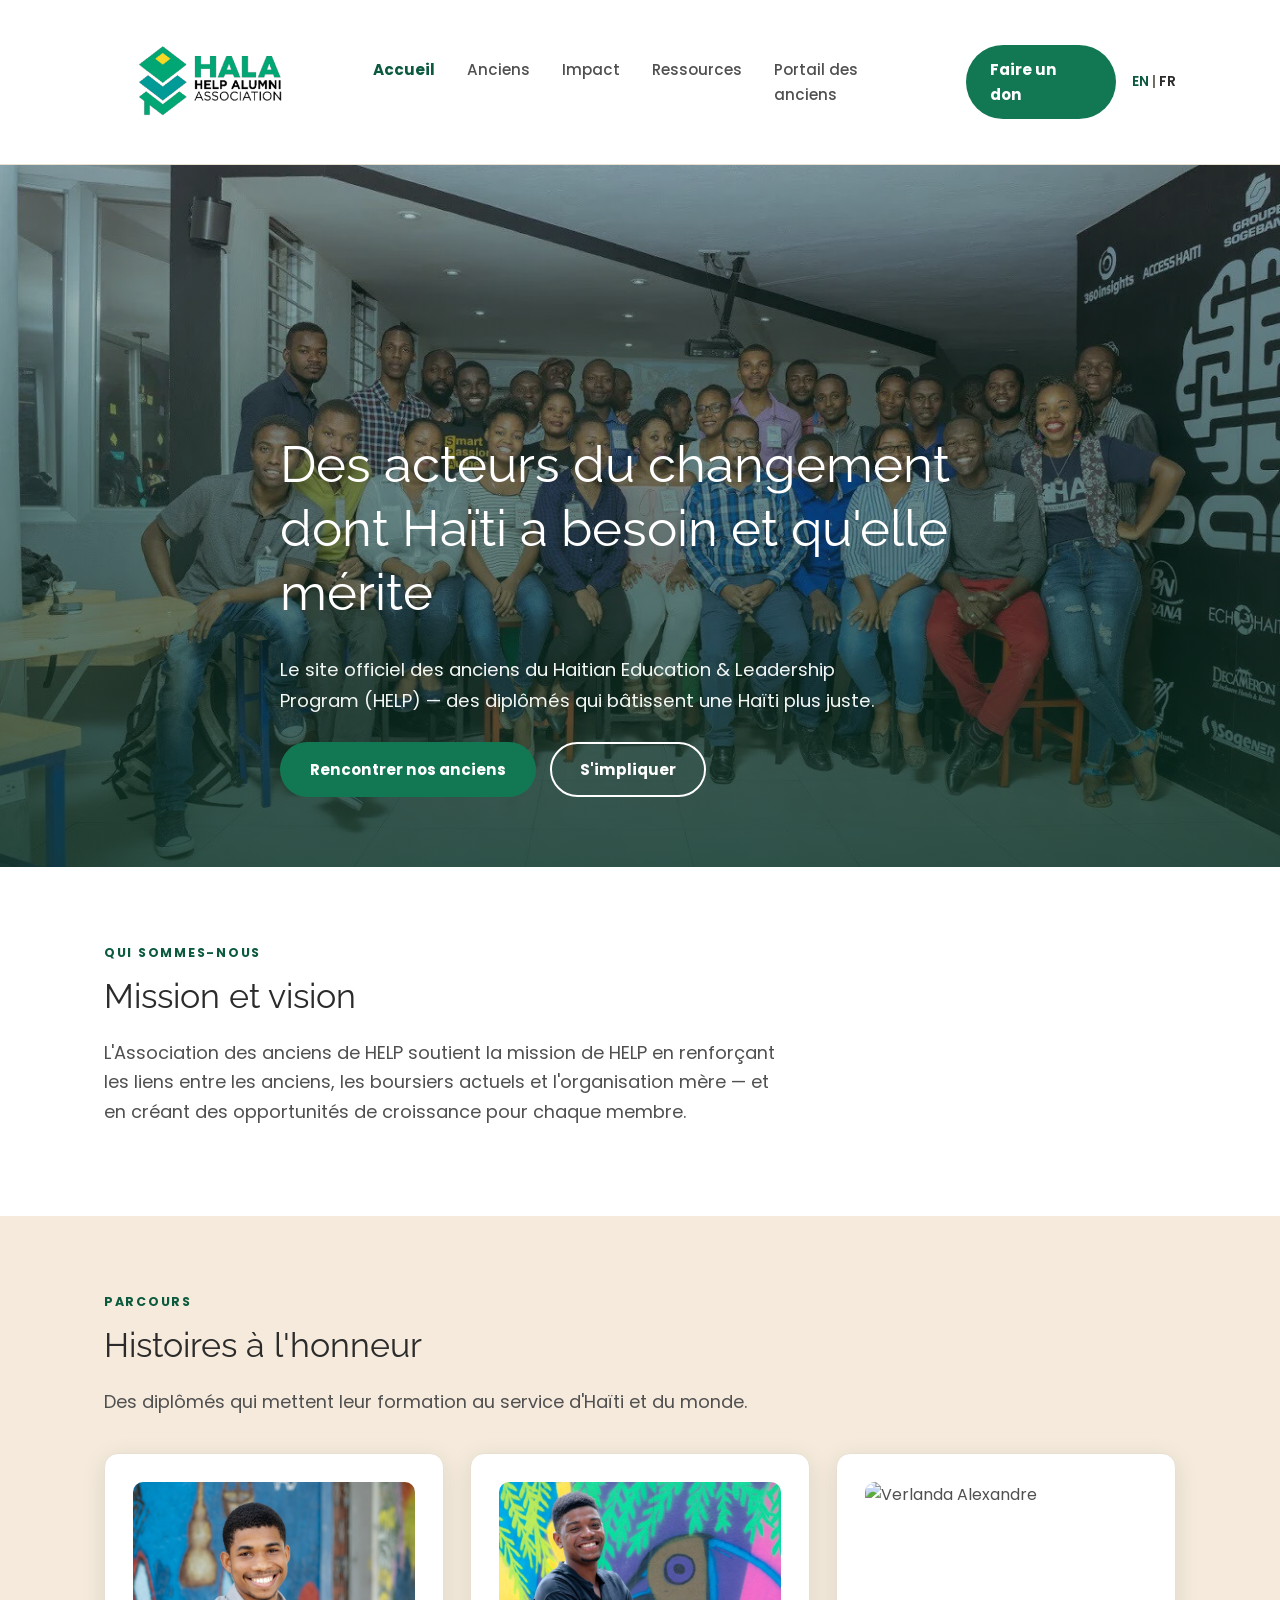
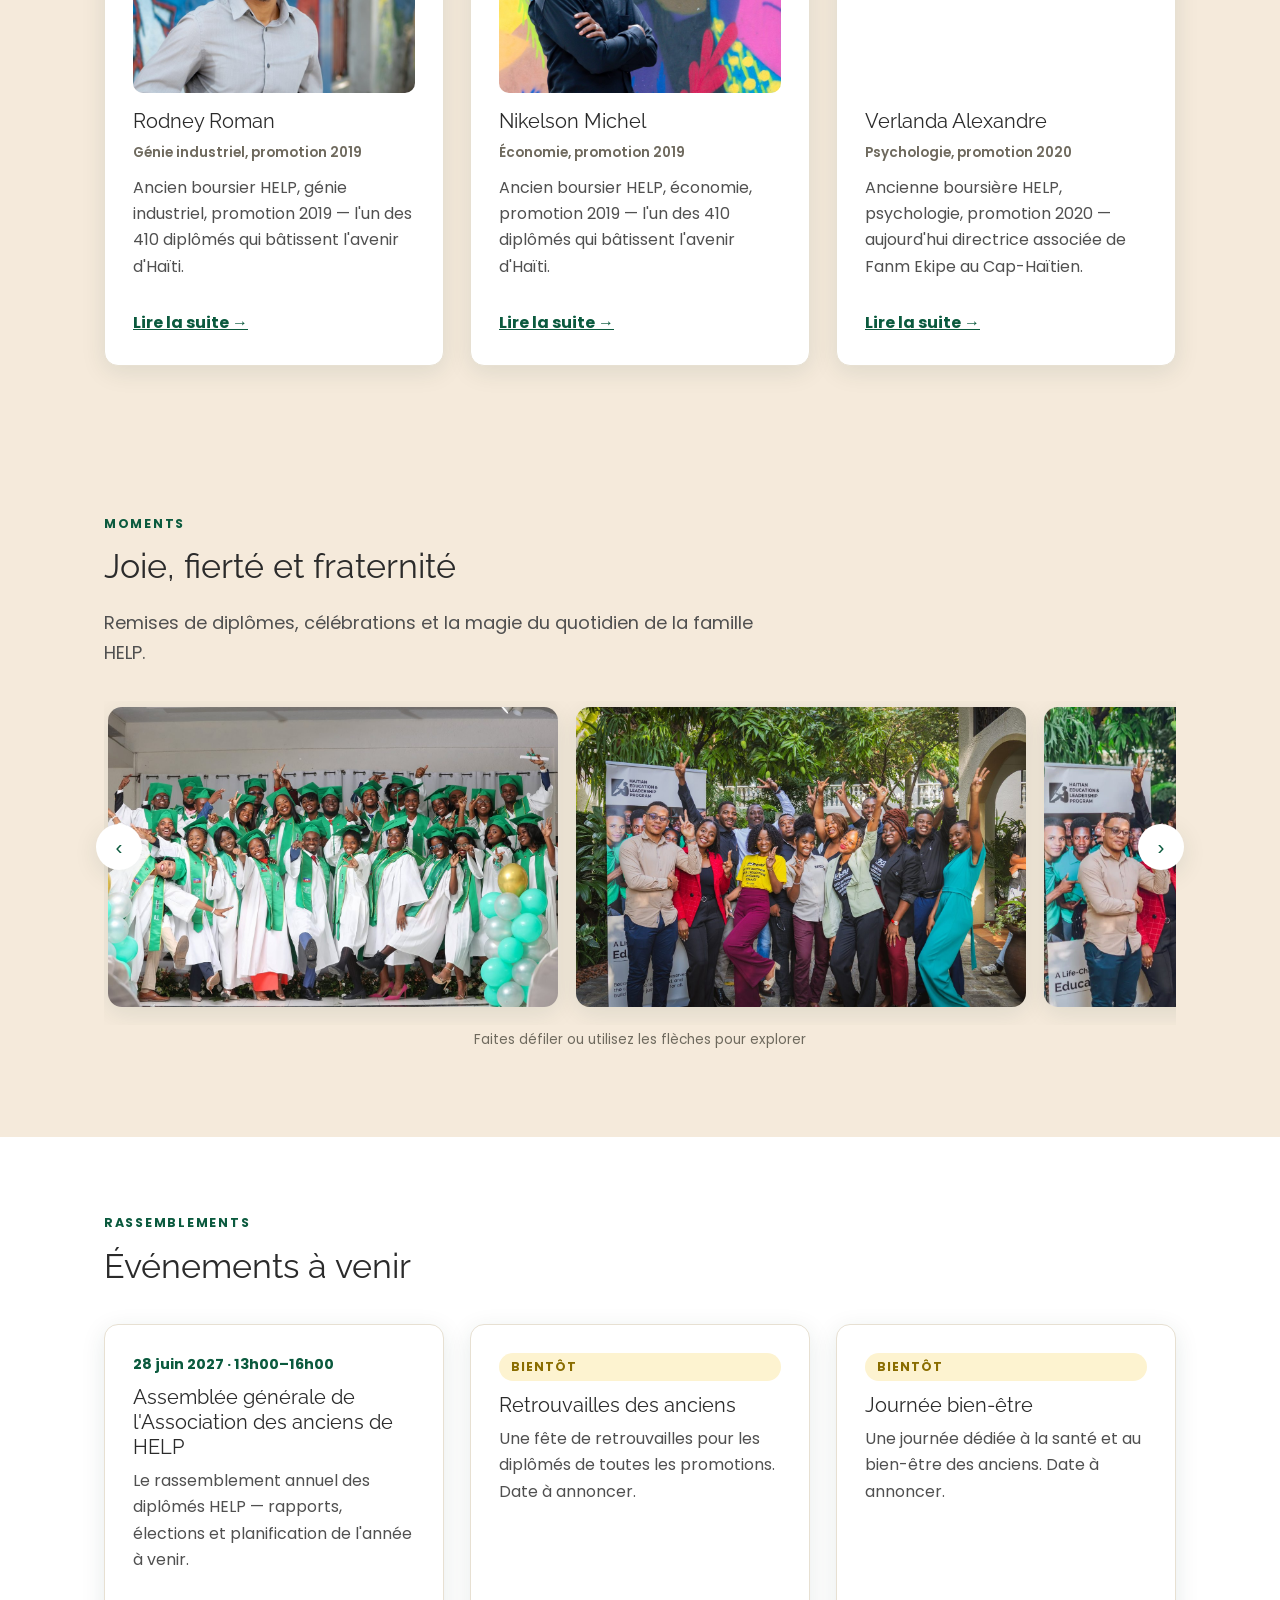
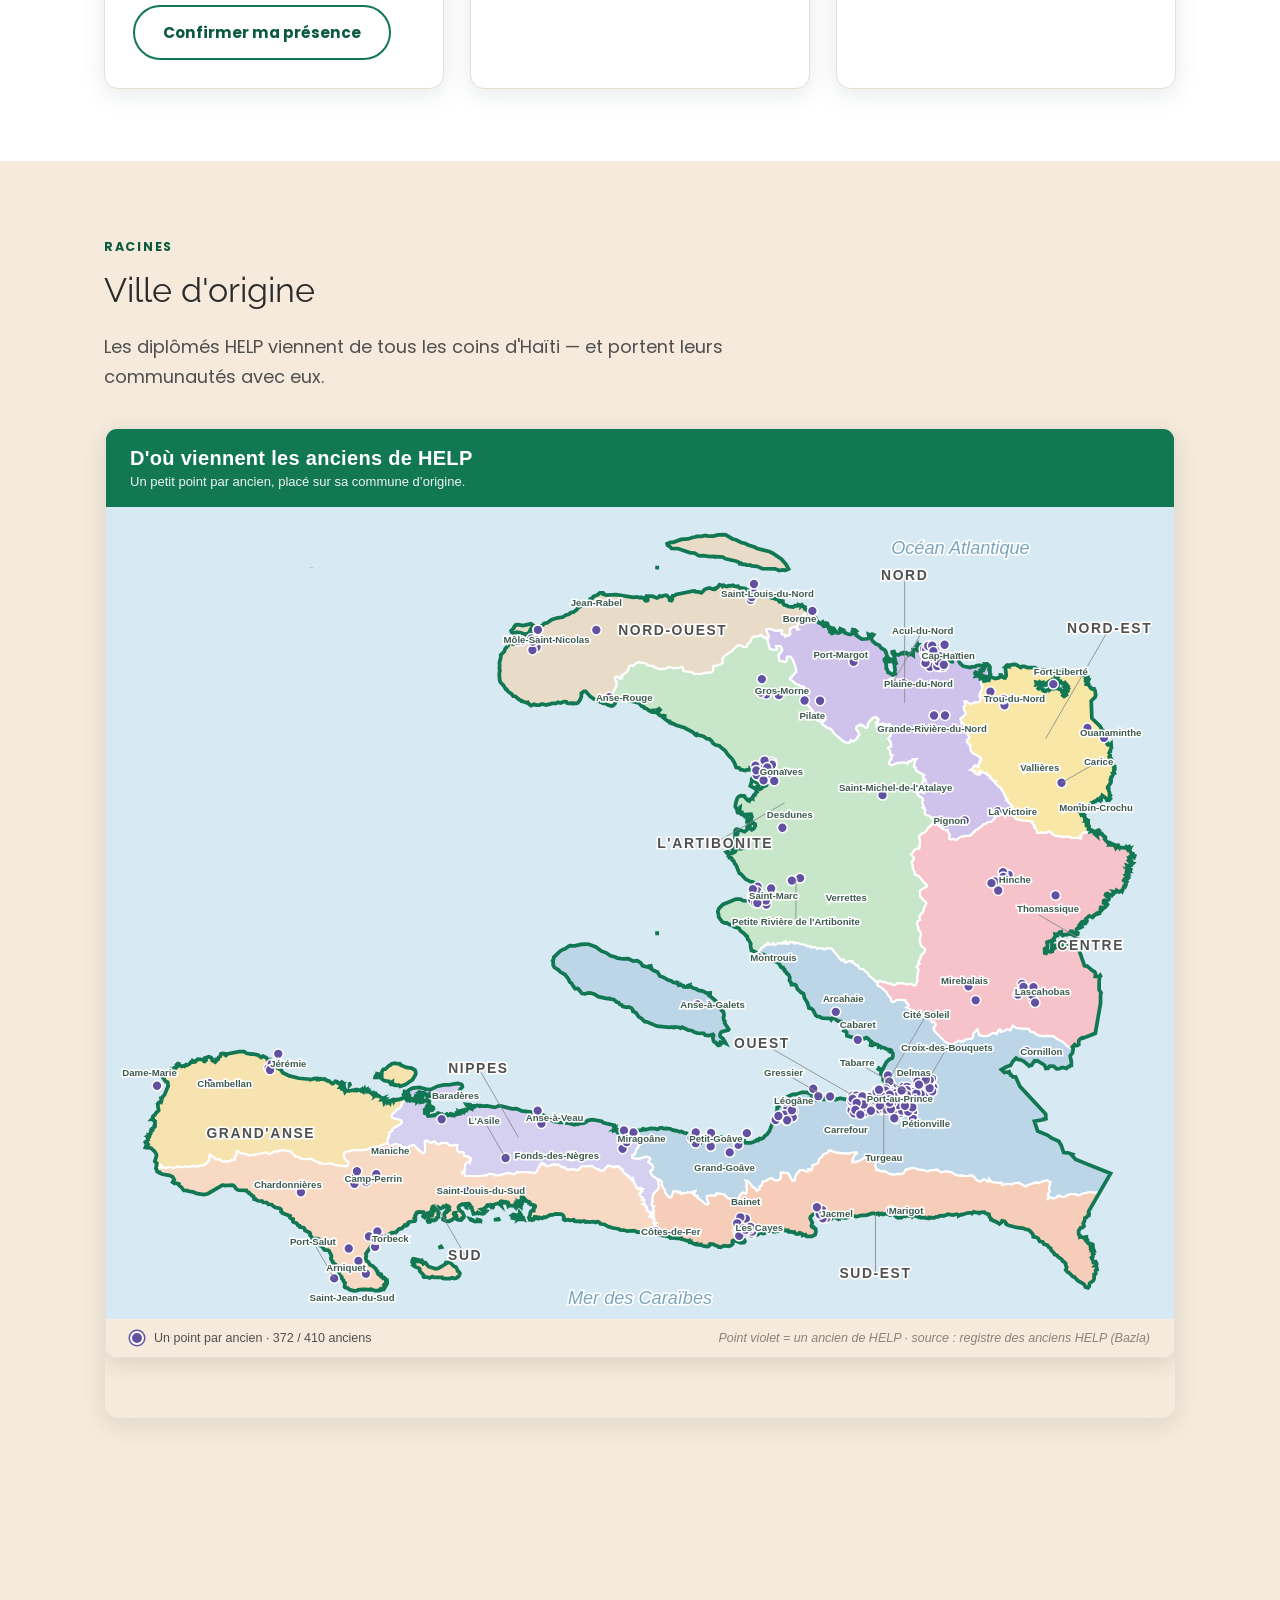
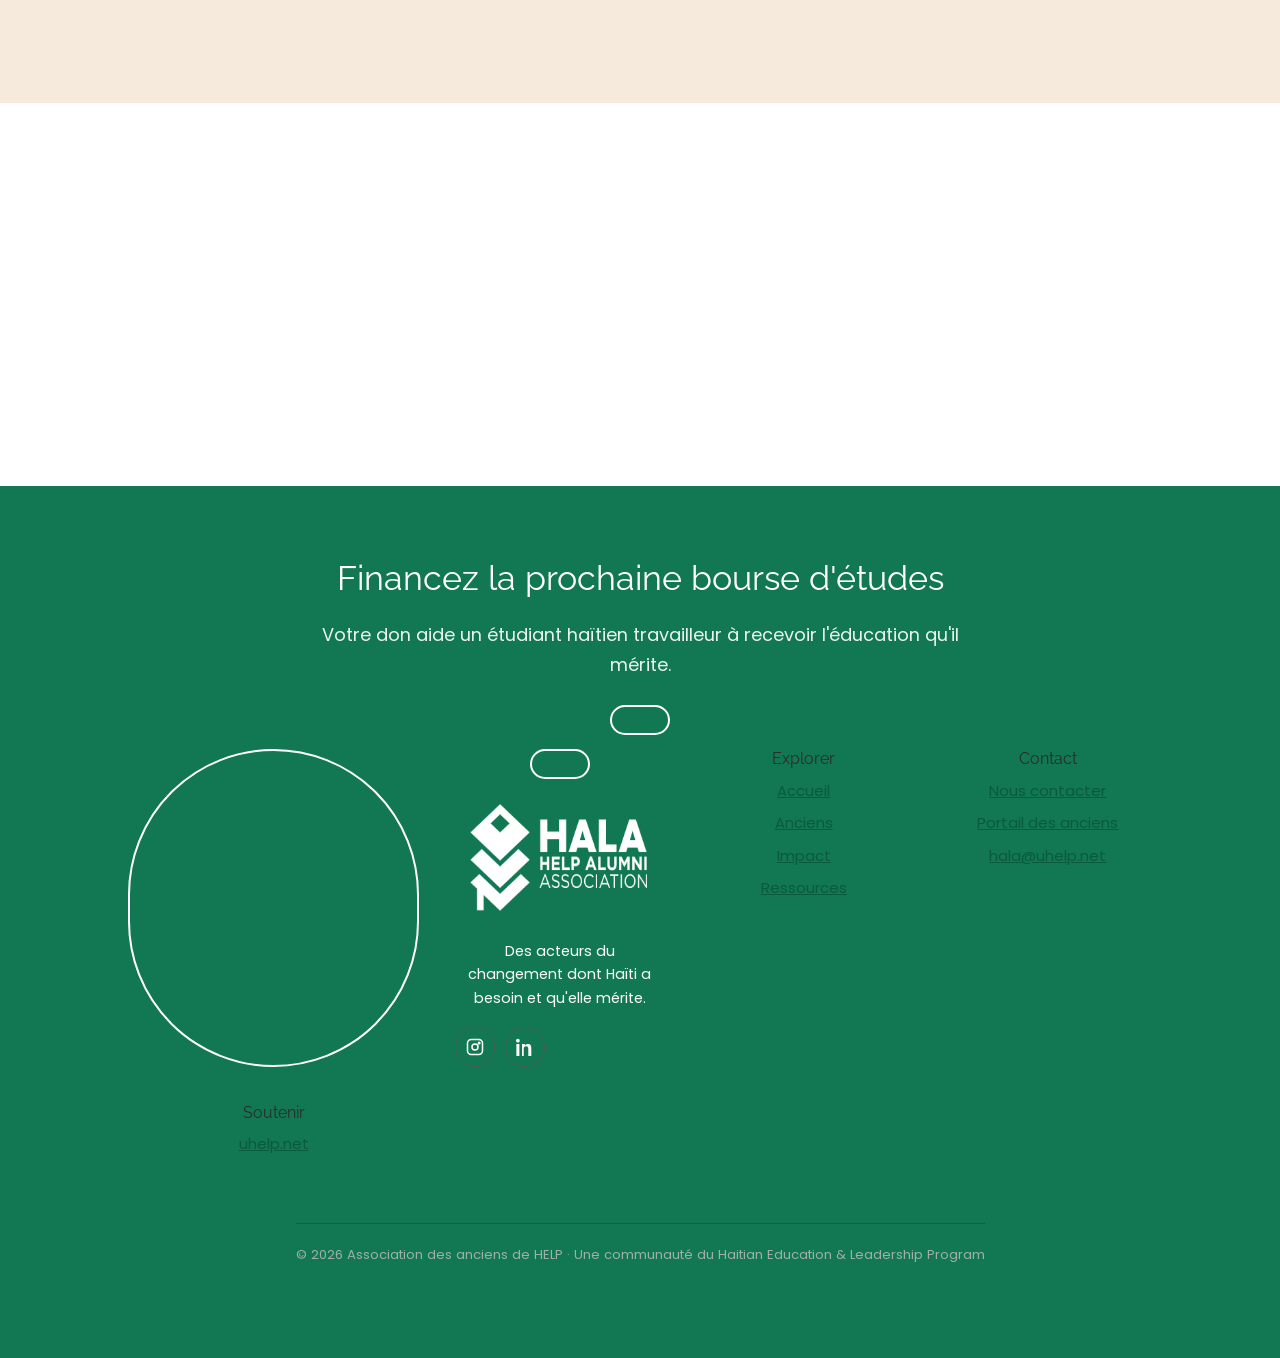
==== fr/index.html @ 7b34265c "publish site update" ====
<!DOCTYPE html>
<html lang="fr">
<head>
<meta charset="utf-8">
<meta name="viewport" content="width=device-width, initial-scale=1">
<title>Association des anciens de HELP — Des acteurs du changement dont Haïti a besoin</title>
<meta name="description" content="Le site officiel des anciens du Haitian Education & Leadership Program (HELP) — des diplômés qui bâtissent une Haïti plus juste.">
<link rel="preconnect" href="https://fonts.googleapis.com">
<link rel="preconnect" href="https://fonts.gstatic.com" crossorigin>
<link href="https://fonts.googleapis.com/css2?family=Poppins:ital,wght@0,400;0,500;0,600;0,700;1,400&family=Raleway:wght@300;400;500;600&display=swap" rel="stylesheet">
<link rel="stylesheet" href="../css/style.css?v=6">
</head>
<body>

<header class="site-header">
  <div class="container header-inner">
    <a class="brand" href="index.html" aria-label="Association des anciens de HELP — accueil">
      <img src="../images/logo-hala.png" alt="HALA — HELP Alumni Association" class="brand-logo">
    </a>
    <button class="nav-toggle" aria-label="Menu" aria-expanded="false">☰</button>
    <nav class="site-nav" aria-label="Navigation principale">
      <a href="index.html" class="active">Accueil</a>
      <a href="our-alumni.html">Anciens</a>
      <a href="impact.html">Impact</a>
      <a href="resources.html">Ressources</a>
      <a href="portal.html">Portail des anciens</a>
    </nav>
    <div class="header-actions">
      <a class="btn btn-donate" href="https://host.nxt.blackbaud.com/adaptive-donor-form/?formId=d67e11a7-5fd4-49da-a413-09b31696ef75&envid=p-_EcEKATdeUGum8SldwZe2A&zone=usa" target="_blank" rel="noopener">Faire un don</a>
      <span class="lang-toggle"><a href="../index.html">EN</a> | <span class="lang-active">FR</span></span>
    </div>
  </div>
</header>

<main>
  <!-- HÉROS : vidéo « We are HELP » (41 s). TODO (Daphnee) : coller l'URL mp4 en <source src="..."> ci-dessous. -->
  <section class="hero">
    <video autoplay muted loop playsinline
      poster="../images/hero-poster.jpg"
      aria-label="We are HELP — vidéo de présentation">
      <source src="../videos/we-are-help.mp4" type="video/mp4">
    </video>
    <div class="container hero-content">
      <h1>Des acteurs du changement dont Haïti a besoin et qu'elle mérite</h1>
      <p>Le site officiel des anciens du Haitian Education &amp; Leadership Program (HELP) — des diplômés qui bâtissent une Haïti plus juste.</p>
      <div class="btn-row">
        <a class="btn btn-primary" href="our-alumni.html">Rencontrer nos anciens</a>
        <a class="btn btn-outline" href="portal.html">S'impliquer</a>
      </div>
    </div>
  </section>

  <section class="section">
    <div class="container">
      <span class="kicker">Qui sommes-nous</span>
      <h2>Mission et vision</h2>
      <p class="lead">L'Association des anciens de HELP soutient la mission de HELP en renforçant les liens entre les anciens, les boursiers actuels et l'organisation mère — et en créant des opportunités de croissance pour chaque membre.</p>
    </div>
  </section>

  <section class="section section-beige">
    <div class="container">
      <span class="kicker">Parcours</span>
      <h2>Histoires à l'honneur</h2>
      <p class="lead">Des diplômés qui mettent leur formation au service d'Haïti et du monde.</p>
      <div class="grid-3">
        <article class="card">
          <img class="card-photo" src="../images/spotlight-rodney-roman.jpg" alt="Rodney Roman">
          <h3>Rodney Roman</h3>
          <p class="meta">Génie industriel, promotion 2019</p>
          <p>Ancien boursier HELP, génie industriel, promotion 2019 — l'un des 410 diplômés qui bâtissent l'avenir d'Haïti.</p>
          <a class="card-link" href="our-alumni.html">Lire la suite →</a>
        </article>
        <article class="card">
          <img class="card-photo" src="../images/spotlight-nikelson-michel.jpg" alt="Nikelson Michel">
          <h3>Nikelson Michel</h3>
          <p class="meta">Économie, promotion 2019</p>
          <p>Ancien boursier HELP, économie, promotion 2019 — l'un des 410 diplômés qui bâtissent l'avenir d'Haïti.</p>
          <a class="card-link" href="our-alumni.html">Lire la suite →</a>
        </article>
        <article class="card">
          <img class="card-photo" src="https://images.squarespace-cdn.com/content/v1/67f020f9318bde2ffcdbaf14/1743790425656-QHD9P3VSOLPPLJ68C1EQ/Verlanda+Alexandre+3.jpg" alt="Verlanda Alexandre">
          <h3>Verlanda Alexandre</h3>
          <p class="meta">Psychologie, promotion 2020</p>
          <p>Ancienne boursière HELP, psychologie, promotion 2020 — aujourd'hui directrice associée de Fanm Ekipe au Cap-Haïtien.</p>
          <a class="card-link" href="our-alumni.html">Lire la suite →</a>
        </article>
      </div>
    </div>
  </section>


  <section class="section section-beige">
    <div class="container">
      <span class="kicker">Moments</span>
      <h2>Joie, fierté et fraternité</h2>
      <p class="lead">Remises de diplômes, célébrations et la magie du quotidien de la famille HELP.</p>
      <div class="moments-wrap">
        <button class="moments-nav prev" data-mnav="prev" aria-label="Previous photos">&#8249;</button>
        <div class="moments-track">
          <img src="../images/moments-graduation.jpg" alt="HELP Class of 2024 graduation" loading="lazy">
          <img src="../images/moments-celebration.jpg" alt="Large group of alumni celebrating outdoors with arms raised" loading="lazy">
          <img src="../images/moments-joy.jpg" alt="Alumni celebrating together" loading="lazy">
          <img src="../images/moments-hai-team.jpg" alt="HELP Alumni Initiative team in matching shirts" loading="lazy">
          <img src="../images/moments-hai.jpg" alt="HELP Alumni Initiative group photo" loading="lazy">
          <img src="../images/moments-bigcheck.jpg" alt="Alumni holding a giant donation check" loading="lazy">
          <img src="../images/moments-check-stage.jpg" alt="Donation check presentation on stage" loading="lazy">
          <img src="../images/moments-event.jpg" alt="Alumni gathered at an evening event" loading="lazy">
          <img src="../images/moments-group.jpg" alt="Group of alumni posing together" loading="lazy">
          <img src="../images/moments-banner.jpg" alt="Alumni group with HELP banner" loading="lazy">
        </div>
        <button class="moments-nav next" data-mnav="next" aria-label="Next photos">&#8250;</button>
      </div>
      <p class="moments-hint">Faites défiler ou utilisez les flèches pour explorer</p>
    </div>
  </section>

  <section class="section">
    <div class="container">
      <span class="kicker">Rassemblements</span>
      <h2>Événements à venir</h2>
      <div class="grid-3">
        <article class="card">
          <p class="event-date">28 juin 2027 · 13h00–16h00</p>
          <h3>Assemblée générale de l'Association des anciens de HELP</h3>
          <p>Le rassemblement annuel des diplômés HELP — rapports, élections et planification de l'année à venir.</p>
          <a class="btn btn-ghost" style="margin-top:16px;align-self:flex-start" href="mailto:hala@uhelp.net?subject=RSVP%20%3A%20Assembl%C3%A9e%20g%C3%A9n%C3%A9rale">Confirmer ma présence</a>
        </article>
        <article class="card">
          <span class="tag soon">Bientôt</span>
          <h3>Retrouvailles des anciens</h3>
          <p>Une fête de retrouvailles pour les diplômés de toutes les promotions. Date à annoncer.</p>
        </article>
        <article class="card">
          <span class="tag soon">Bientôt</span>
          <h3>Journée bien-être</h3>
          <p>Une journée dédiée à la santé et au bien-être des anciens. Date à annoncer.</p>
        </article>
      </div>
    </div>
  </section>

  <section class="section section-beige">
    <div class="container">
      <span class="kicker">Racines</span>
      <h2>Ville d'origine</h2>
      <p class="lead">Les diplômés HELP viennent de tous les coins d'Haïti — et portent leurs communautés avec eux.</p>
      <div class="map-wrap">
        <iframe src="../map/alumni-origins-map-fr.html?v=10" title="Carte des communes d'origine des anciens de HELP en Haïti" loading="lazy"></iframe>
      </div>
      <p class="map-caption">Un point par ancien, placé sur sa commune d’origine — 372 / 410 anciens affichés (d’après le registre des anciens HELP).</p>
      <div class="stats-band">
        <div class="stat"><div class="num">410</div><div class="lbl">diplômés à ce jour</div></div>
        <div class="stat"><div class="num">200</div><div class="lbl">étudiants actuellement accompagnés</div></div>
        <div class="stat"><div class="num">750</div><div class="lbl">anciens visés d'ici 2030</div></div>
      </div>
    </div>
  </section>

  <section class="section">
    <div class="container center">
      <span class="kicker">Gouvernance</span>
      <h2>Dirigée par des anciens, pour des anciens</h2>
      <p class="lead">Un comité élu de diplômés guide l'association — événements, soutien aux membres et vie de la communauté.</p>
      <div class="btn-row">
        <a class="btn btn-primary" href="our-alumni.html#leadership">Rencontrer le comité de direction</a>
      </div>
    </div>
  </section>

  <section class="section section-palm">
    <div class="container center">
      <h2>Financez la prochaine bourse d'études</h2>
      <p class="lead" style="color:#eaf5ef">Votre don aide un étudiant haïtien travailleur à recevoir l'éducation qu'il mérite.</p>
      <div class="btn-row">
        <a class="btn btn-outline" href="https://host.nxt.blackbaud.com/adaptive-donor-form/?formId=d67e11a7-5fd4-49da-a413-09b31696ef75&envid=p-_EcEKATdeUGum8SldwZe2A&zone=usaFaire un don
      </div>
    </div>
  </section>
</main>

<footer class="site-footer">
  <div class="container footer-grid">
    <div class="footer-brand">
      <a class="brand" href="index.html" aria-label="Association des anciens de HELP — accueil">
        <img src="../images/logo-hala-white.png" alt="HALA — HELP Alumni Association" class="brand-logo">
      </a>
      <p>Des acteurs du changement dont Haïti a besoin et qu'elle mérite.</p>
      <div class="socials">
        <a href="https://www.instagram.com/uhelpnet" target="_blank" rel="noopener" aria-label="Instagram">
          <svg width="18" height="18" viewBox="0 0 24 24" fill="none" stroke="currentColor" stroke-width="2"><rect x="2" y="2" width="20" height="20" rx="5"/><circle cx="12" cy="12" r="4"/><circle cx="17.5" cy="6.5" r="1" fill="currentColor"/></svg>
        </a>
        <a href="https://www.linkedin.com/company/haitian-education-and-leadership-program" target="_blank" rel="noopener" aria-label="LinkedIn">
          <svg width="18" height="18" viewBox="0 0 24 24" fill="currentColor"><path d="M4.98 3.5C4.98 4.88 3.87 6 2.5 6S0 4.88 0 3.5 1.12 1 2.5 1s2.48 1.12 2.48 2.5zM.5 8h4v16h-4V8zm7.5 0h3.8v2.2h.05c.53-1 1.83-2.2 3.77-2.2 4.03 0 4.78 2.65 4.78 6.1V24h-4v-8.5c0-2.03-.04-4.65-2.83-4.65-2.83 0-3.27 2.21-3.27 4.5V24H8V8z"/></svg>
        </a>
      </div>
    </div>
    <div>
      <h4>Explorer</h4>
      <ul>
        <li><a href="index.html">Accueil</a></li>
        <li><a href="our-alumni.html">Anciens</a></li>
        <li><a href="impact.html">Impact</a></li>
        <li><a href="resources.html">Ressources</a></li>
      </ul>
    </div>
    <div>
      <h4>Contact</h4>
      <ul>
        <li><a href="portal.html">Nous contacter</a></li>
        <li><a href="portal.html">Portail des anciens</a></li>
        <li><a href="mailto:hala@uhelp.net">hala@uhelp.net</a></li>
      </ul>
    </div>
    <div>
      <h4>Soutenir</h4>
      <ul>
        <li><a href="https://host.nxt.blackbaud.com/adaptive-donor-form/?formId=d67e11a7-5fd4-49da-a413-09b31696ef75&envid=p-_EcEKATdeUGum8SldwZe2A&zone=usaFaire un don</li>
        <li><a href="https://www.uhelp.net" target="_blank" rel="noopener">uhelp.net</a></li>
      </ul>
    </div>
  </div>
  <div class="footer-bottom">© 2026 Association des anciens de HELP · Une communauté du Haitian Education &amp; Leadership Program</div>
</footer>

<script>
document.querySelector('.nav-toggle').addEventListener('click', function(){
  var n = document.querySelector('.site-nav');
  this.setAttribute('aria-expanded', n.classList.toggle('open'));
});
</script>
  <script src="../js/main.js"></script>
</body>
</html>
---- css/style.css ----
/* HELP Alumni Association — shared stylesheet
   Brand Guidelines 2026: Poppins (primary) · Raleway Lite (headlines)
   Royal Palm #127854 · Purple #6251A2 · Black #0A0A09 · Beige #F5EADB
   Blue #004F82 · Red #ED1A37 · Charcoal #505050
   Fonts loaded via Google Fonts <link> in each page <head>. */


:root {
  --palm: #127854;
  --palm-dark: #0B5A3E;
  --blue: #004F82;
  --purple: #6251A2;
  --red: #ED1A37;
  --black: #0A0A09;
  --beige: #F5EADB;
  --charcoal: #505050;
  --white: #ffffff;
  --ink: #2b2b2b;
  --muted: #6f6a5e;
  --line: #e7e0d2;
  --radius: 14px;
  --shadow: 0 6px 24px rgba(20, 60, 45, .10);
}

* { box-sizing: border-box; }
html { scroll-behavior: smooth; }
body {
  margin: 0;
  font-family: 'Poppins', 'Segoe UI', Arial, sans-serif;
  color: var(--charcoal);
  background: var(--white);
  line-height: 1.65;
  font-size: 16px;
  -webkit-font-smoothing: antialiased;
}
h1, h2, h3, h4 {
  font-family: 'Raleway', 'Poppins', sans-serif;
  font-weight: 400;
  color: var(--ink);
  line-height: 1.25;
  margin: 0 0 .6em;
}
h1 { font-size: clamp(2rem, 4.5vw, 3.2rem); }
h2 { font-size: clamp(1.5rem, 3vw, 2.1rem); }
h3 { font-size: 1.25rem; }
p { margin: 0 0 1em; }
a { color: var(--palm-dark); }
img { max-width: 100%; height: auto; display: block; }

.container { max-width: 1120px; margin: 0 auto; padding: 0 24px; }
.section { padding: 72px 0; }
.section-beige { background: var(--beige); }
.section-palm { background: var(--palm); color: #fff; }
.section-palm h2, .section-palm h3 { color: #fff; }
.kicker {
  display: inline-block; font-size: .78rem; font-weight: 700;
  letter-spacing: .14em; text-transform: uppercase; color: var(--palm-dark);
  margin-bottom: 12px;
}
.section-palm .kicker { color: var(--beige); }
.lead { font-size: 1.12rem; max-width: 680px; }
.center { text-align: center; }
.center .lead { margin-left: auto; margin-right: auto; }

/* ---------- header ---------- */
.site-header {
  position: sticky; top: 0; z-index: 50;
  background: rgba(255,255,255,.97);
  border-bottom: 1px solid var(--line);
  backdrop-filter: blur(6px);
}
.header-inner {
  display: flex; align-items: center; gap: 28px;
  padding-top: 12px; padding-bottom: 12px;
}
.brand { display: flex; align-items: center; gap: 12px; text-decoration: none; }
/* Brand guidelines: logo clear space = 50% of logo height; never alter the artwork */
.brand-logo { height: 140px; width: auto; padding: 10px 8px; display: block; }
.site-footer .brand-logo { height: 150px; }
.brand-mark { flex: none; }
.brand-text { display: flex; flex-direction: column; line-height: 1.15; }
.brand-text strong { font-family: 'Raleway', sans-serif; font-size: 1.35rem; color: var(--palm-dark); letter-spacing: .04em; }
.brand-text small { font-size: .62rem; font-weight: 600; letter-spacing: .18em; color: var(--charcoal); text-transform: uppercase; }
.site-nav { display: flex; gap: 4px; margin-left: auto; }
.site-nav a {
  text-decoration: none; color: var(--charcoal); font-weight: 500; font-size: .95rem;
  padding: 10px 14px; border-radius: 8px;
}
.site-nav a:hover { background: var(--beige); color: var(--palm-dark); }
.site-nav a.active { color: var(--palm-dark); font-weight: 700; }
.header-actions { display: flex; align-items: center; gap: 16px; }
.lang-toggle { font-size: .85rem; font-weight: 600; color: var(--muted); white-space: nowrap; }
.lang-toggle a { color: var(--palm-dark); text-decoration: none; }
.lang-toggle .lang-active { color: var(--ink); }
.nav-toggle { display: none; background: none; border: 1px solid var(--line); border-radius: 8px; padding: 8px 12px; font-size: 1.1rem; cursor: pointer; color: var(--charcoal); }

.btn {
  display: inline-block; text-decoration: none; font-weight: 700; font-size: .95rem;
  padding: 13px 28px; border-radius: 999px; border: 2px solid transparent;
  transition: transform .15s ease, box-shadow .15s ease, background .15s ease;
  cursor: pointer;
}
.btn:hover { transform: translateY(-1px); }
.btn-donate { background: var(--palm); color: #fff !important; padding: 10px 22px; }
.btn-donate:hover { background: var(--palm-dark); }
.btn-primary { background: var(--palm); color: #fff; }
.btn-primary:hover { background: var(--palm-dark); box-shadow: var(--shadow); }
.btn-outline { border-color: #fff; color: #fff; }
.btn-outline:hover { background: rgba(255,255,255,.14); }
.btn-ghost { border-color: var(--palm); color: var(--palm-dark); background: #fff; }
.btn-ghost:hover { background: var(--beige); }
.btn-row { display: flex; gap: 14px; flex-wrap: wrap; margin-top: 26px; }
.center .btn-row { justify-content: center; }

/* ---------- hero ---------- */
.hero { position: relative; min-height: 78vh; display: flex; align-items: flex-end; overflow: hidden; background: #0d3b2a; }
.hero video, .hero .hero-fallback {
  position: absolute; inset: 0; width: 100%; height: 100%; object-fit: cover;
}
.hero::after {
  content: ""; position: absolute; inset: 0;
  background: linear-gradient(180deg, rgba(10,50,35,.25) 0%, rgba(10,50,35,.55) 60%, rgba(10,50,35,.78) 100%);
}
.hero-content { position: relative; z-index: 2; color: #fff; padding: 90px 0 70px; max-width: 1120px; }
.hero-content h1 { color: #fff; max-width: 720px; }
.hero-content p { font-size: 1.15rem; max-width: 620px; color: #f2f7f4; }

.page-hero { background: var(--palm); color: #fff; padding: 64px 0 56px; }
.page-hero h1 { color: #fff; }
.page-hero p { color: #eaf5ef; max-width: 680px; font-size: 1.1rem; margin-bottom: 0; }

/* ---------- cards & grids ---------- */
.grid-3 { display: grid; grid-template-columns: repeat(3, 1fr); gap: 26px; margin-top: 36px; }
.grid-2 { display: grid; grid-template-columns: repeat(2, 1fr); gap: 26px; margin-top: 36px; }
.card {
  background: #fff; border: 1px solid var(--line); border-radius: var(--radius);
  padding: 28px; box-shadow: var(--shadow);
  display: flex; flex-direction: column;
}
.card h3 { margin-bottom: .4em; }
.card .meta { font-size: .85rem; color: var(--muted); font-weight: 600; margin-bottom: 10px; }
.card p:last-child { margin-bottom: 0; }
.card .card-link { margin-top: auto; padding-top: 14px; font-weight: 700; }
.card img.card-photo { border-radius: 10px; margin-bottom: 16px; aspect-ratio: 4/3; object-fit: cover; width: 100%; }
.avatar {
  width: 64px; height: 64px; border-radius: 50%; flex: none;
  background: var(--palm); color: #fff;
  display: flex; align-items: center; justify-content: center;
  font-family: 'Raleway', sans-serif; font-size: 1.4rem;
  margin-bottom: 14px;
}
.avatar.blue { background: var(--blue); }
img.avatar-photo { width: 64px; height: 64px; border-radius: 50%; flex: none; object-fit: cover; margin-bottom: 14px; }
.tag {
  display: inline-block; font-size: .75rem; font-weight: 700; letter-spacing: .08em;
  text-transform: uppercase; color: var(--palm-dark); background: #e8f1ed;
  border-radius: 999px; padding: 4px 12px; margin-bottom: 12px;
}
.tag.soon { color: #8a6d00; background: #fdf3d0; }

/* ---------- stats ---------- */
.stats-band { display: grid; grid-template-columns: repeat(3, 1fr); gap: 26px; margin-top: 40px; }
.stat { text-align: center; padding: 30px 18px; background: #fff; border: 1px solid var(--line); border-radius: var(--radius); box-shadow: var(--shadow); }
.stat .num { font-family: 'Raleway', sans-serif; font-size: 2.6rem; color: var(--palm-dark); line-height: 1.1; }
.stat .lbl { font-size: .92rem; color: var(--muted); margin-top: 8px; }

/* ---------- map ---------- */
.map-wrap { margin-top: 36px; border-radius: var(--radius); overflow: hidden; border: 1px solid var(--line); box-shadow: var(--shadow); }
.map-wrap iframe { width: 100%; height: 990px; border: 0; display: block; }
.map-caption { font-size: .82rem; color: var(--muted); margin-top: 10px; font-style: italic; }

/* ---------- events ---------- */
.event-date { font-weight: 700; color: var(--palm-dark); font-size: .9rem; margin-bottom: 8px; }

/* ---------- directory ---------- */
.search-bar { display: flex; gap: 12px; margin: 28px 0 8px; flex-wrap: wrap; }
.search-bar input {
  flex: 1 1 280px; font: inherit; padding: 13px 18px;
  border: 1.5px solid var(--line); border-radius: 999px; background: #fff;
}
.search-bar input:focus { outline: 2px solid var(--palm); border-color: var(--palm); }
.alumni-grid { display: grid; grid-template-columns: repeat(3, 1fr); gap: 22px; margin-top: 24px; }
.alumni-card { background: #fff; border: 1px solid var(--line); border-radius: var(--radius); padding: 22px; box-shadow: var(--shadow); }
.alumni-card h3 { font-size: 1.05rem; margin-bottom: 2px; }
.alumni-card .role { font-weight: 600; font-size: .9rem; color: var(--ink); }
.alumni-card .co { font-size: .88rem; color: var(--muted); }
.alumni-card .loc { font-size: .82rem; color: var(--muted); margin: 8px 0; }
.alumni-card .biz { font-size: .85rem; background: #e8f1ed; border-radius: 8px; padding: 8px 12px; margin: 10px 0; }
.alumni-card .li { font-size: .85rem; font-weight: 700; }
.no-results { display: none; text-align: center; color: var(--muted); padding: 40px 0; }

/* ---------- video cards ---------- */
.video-card { position: relative; }
.video-thumb {
  border-radius: 10px; margin-bottom: 16px; aspect-ratio: 16/9;
  background: linear-gradient(135deg, var(--palm-dark), var(--palm));
  display: flex; align-items: center; justify-content: center; color: #fff;
  position: relative; overflow: hidden;
}
.video-thumb img { position: absolute; inset: 0; width: 100%; height: 100%; object-fit: cover; }
.video-thumb svg { width: 56px; height: 56px; opacity: .9; position: relative; z-index: 1;
  filter: drop-shadow(0 2px 8px rgba(0,0,0,.45)); }

/* ---------- footer ---------- */
.site-footer { background: #0A0A09; color: #cfd8d3; padding: 60px 0 0; margin-top: 0; }
.footer-grid { display: grid; grid-template-columns: 1.4fr 1fr 1fr 1fr; gap: 36px; }
.site-footer h4 { color: #fff; font-size: 1rem; margin-bottom: 14px; }
.site-footer a { color: #cfd8d3; text-decoration: none; }
.site-footer a:hover { color: #fff; text-decoration: underline; }
.footer-grid ul { list-style: none; margin: 0; padding: 0; }
.footer-grid li { margin-bottom: 8px; font-size: .93rem; }
.footer-brand .brand-text strong { color: #fff; }
.footer-brand .brand-text small { color: #9fb0a6; }
.footer-brand p { font-size: .9rem; margin-top: 12px; max-width: 280px; }
.socials { display: flex; gap: 10px; margin-top: 16px; }
.socials a {
  width: 40px; height: 40px; border-radius: 50%; border: 1px solid #4a5a52;
  display: flex; align-items: center; justify-content: center; color: #fff;
}
.socials a:hover { background: var(--palm); border-color: var(--palm); text-decoration: none; }
.footer-bottom { border-top: 1px solid #3a4a43; margin-top: 44px; padding: 20px 0; font-size: .82rem; color: #9fb0a6; text-align: center; }

/* ---------- misc ---------- */
.note-soon {
  border-left: 4px solid var(--beige); background: #fffdf2;
  padding: 18px 22px; border-radius: 0 10px 10px 0; margin: 24px 0;
  font-size: .95rem;
}
.divider { border: 0; border-top: 1px solid var(--line); margin: 56px 0; }
ul.clean { list-style: none; padding: 0; margin: 0 0 1em; }
ul.clean li { padding: 10px 0 10px 28px; position: relative; border-bottom: 1px solid var(--line); }
ul.clean li::before { content: "›"; position: absolute; left: 8px; color: var(--palm); font-weight: 700; }

@media (max-width: 900px) {
  .grid-3, .alumni-grid { grid-template-columns: repeat(2, 1fr); }
  .grid-2 { grid-template-columns: 1fr; }
  .footer-grid { grid-template-columns: 1fr 1fr; }
  .nav-toggle { display: block; margin-left: auto; }
  .site-nav {
    display: none; position: absolute; top: 100%; left: 0; right: 0;
    background: #fff; flex-direction: column; padding: 12px 24px 20px;
    border-bottom: 1px solid var(--line); box-shadow: var(--shadow);
  }
  .site-nav.open { display: flex; }
  .header-actions { margin-left: 0; }
  .site-header .header-inner { flex-wrap: wrap; }
}
@media (max-width: 620px) {
  .brand-logo { height: 84px; }
  .grid-3, .alumni-grid, .stats-band, .footer-grid { grid-template-columns: 1fr; }
  .section { padding: 52px 0; }
  .hero { min-height: 66vh; }
  .map-wrap iframe { height: 560px; }
}

/* ---------- scroll reveal ---------- */
.rv { opacity: 0; transform: translateY(26px); transition: opacity .7s ease, transform .7s ease; }
.rv.in { opacity: 1; transform: none; }
@media (prefers-reduced-motion: reduce) { .rv { opacity: 1; transform: none; transition: none; } }

/* ---------- moments gallery ---------- */
.moments-wrap { position: relative; margin-top: 34px; }
.moments-track {
  display: flex; gap: 18px; overflow-x: auto; scroll-snap-type: x mandatory;
  padding: 6px 4px 18px; scrollbar-width: thin;
  -webkit-overflow-scrolling: touch;
}
.moments-track img {
  scroll-snap-align: center; flex: none; height: 300px; width: auto;
  border-radius: 14px; object-fit: cover; box-shadow: var(--shadow);
  transition: transform .35s ease;
}
.moments-track img:hover { transform: scale(1.025); }
.moments-nav {
  position: absolute; top: 38%; width: 46px; height: 46px; border-radius: 50%;
  border: none; background: #fff; box-shadow: var(--shadow); cursor: pointer;
  font-size: 1.3rem; line-height: 1; color: var(--palm-dark); z-index: 2;
}
.moments-nav.prev { left: -8px; } .moments-nav.next { right: -8px; }
.moments-nav:hover { background: var(--palm); color: #fff; }
.moments-hint { text-align: center; color: var(--muted); font-size: .85rem; margin-top: 4px; }
@media (max-width: 620px) {
  .moments-track img { height: 220px; }
  .moments-nav { display: none; }
}

/* ---------- back to top ---------- */
.to-top {
  position: fixed; right: 22px; bottom: 22px; width: 48px; height: 48px;
  border-radius: 50%; border: none; background: var(--palm); color: #fff;
  font-size: 1.4rem; cursor: pointer; box-shadow: var(--shadow); z-index: 60;
  opacity: 0; transform: translateY(12px); pointer-events: none;
  transition: opacity .3s ease, transform .3s ease;
}
.to-top.show { opacity: 1; transform: none; pointer-events: auto; }
.to-top:hover { background: var(--palm-dark); }
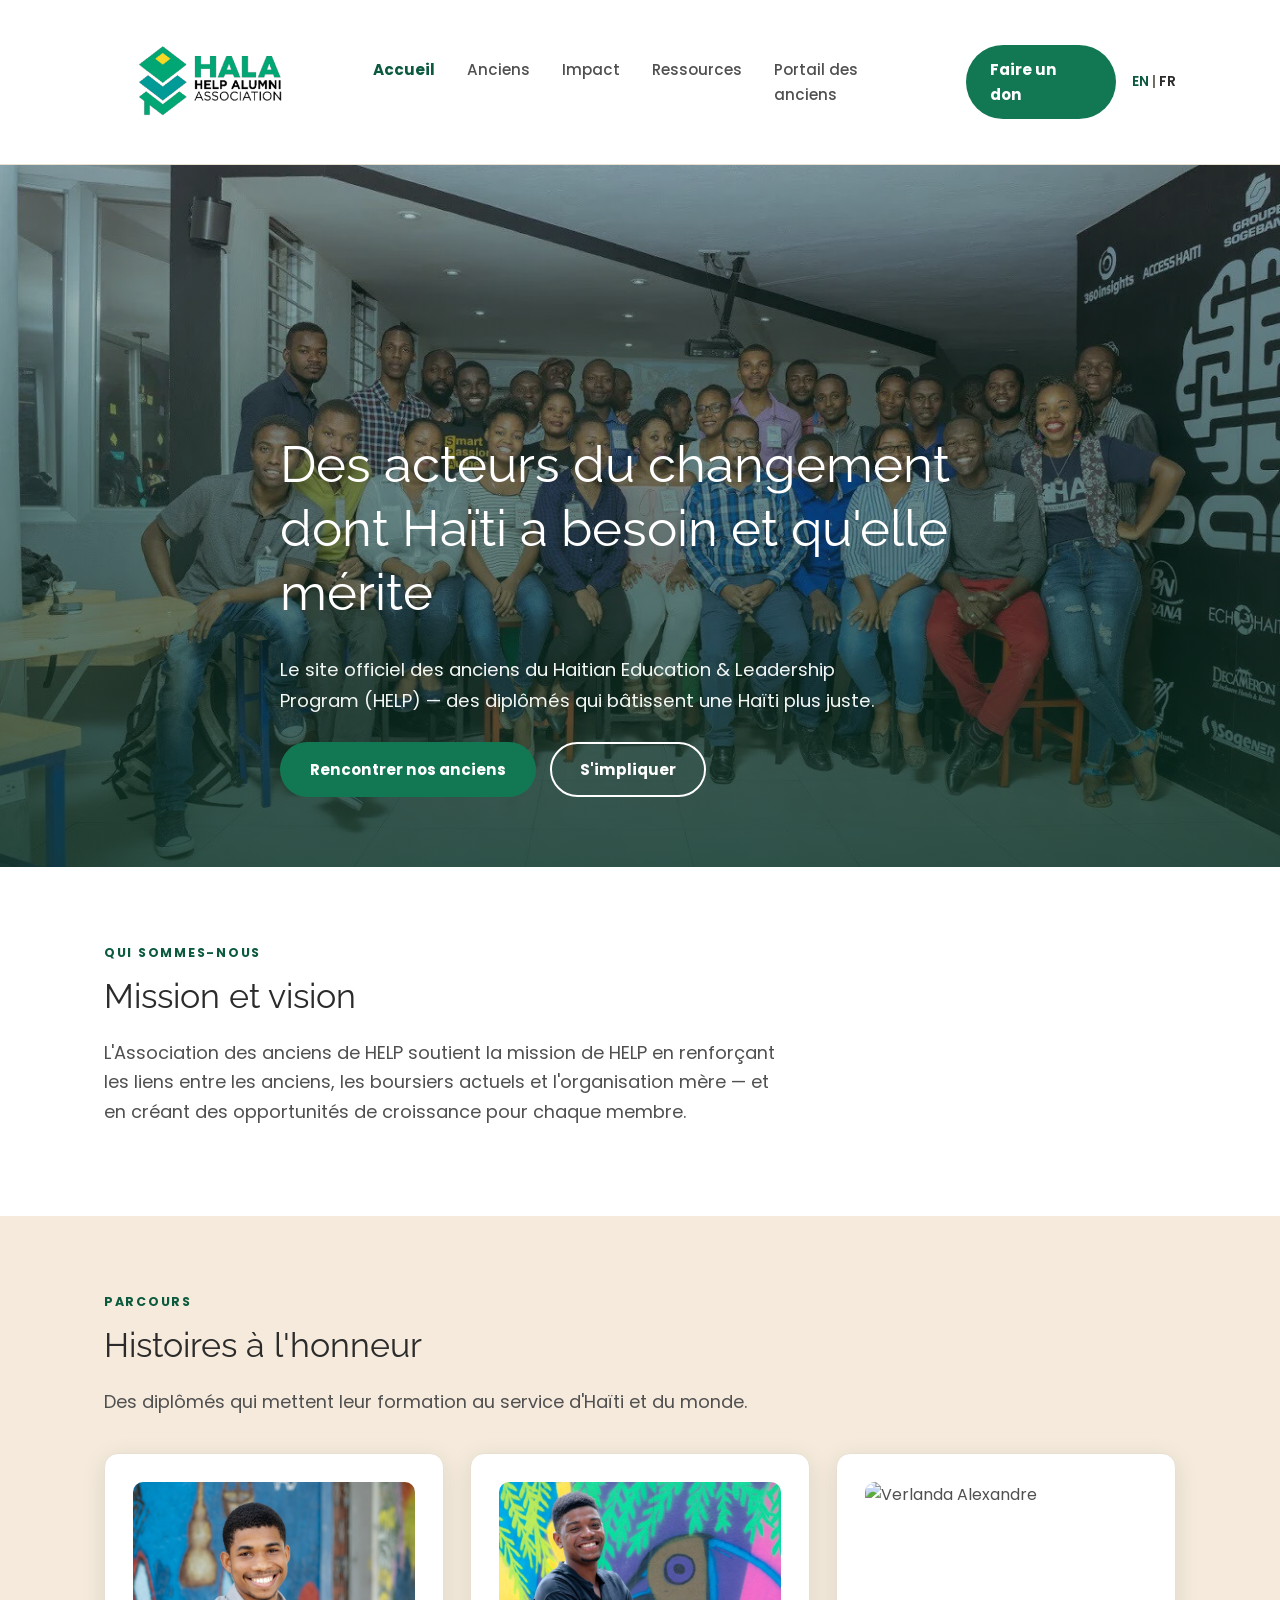
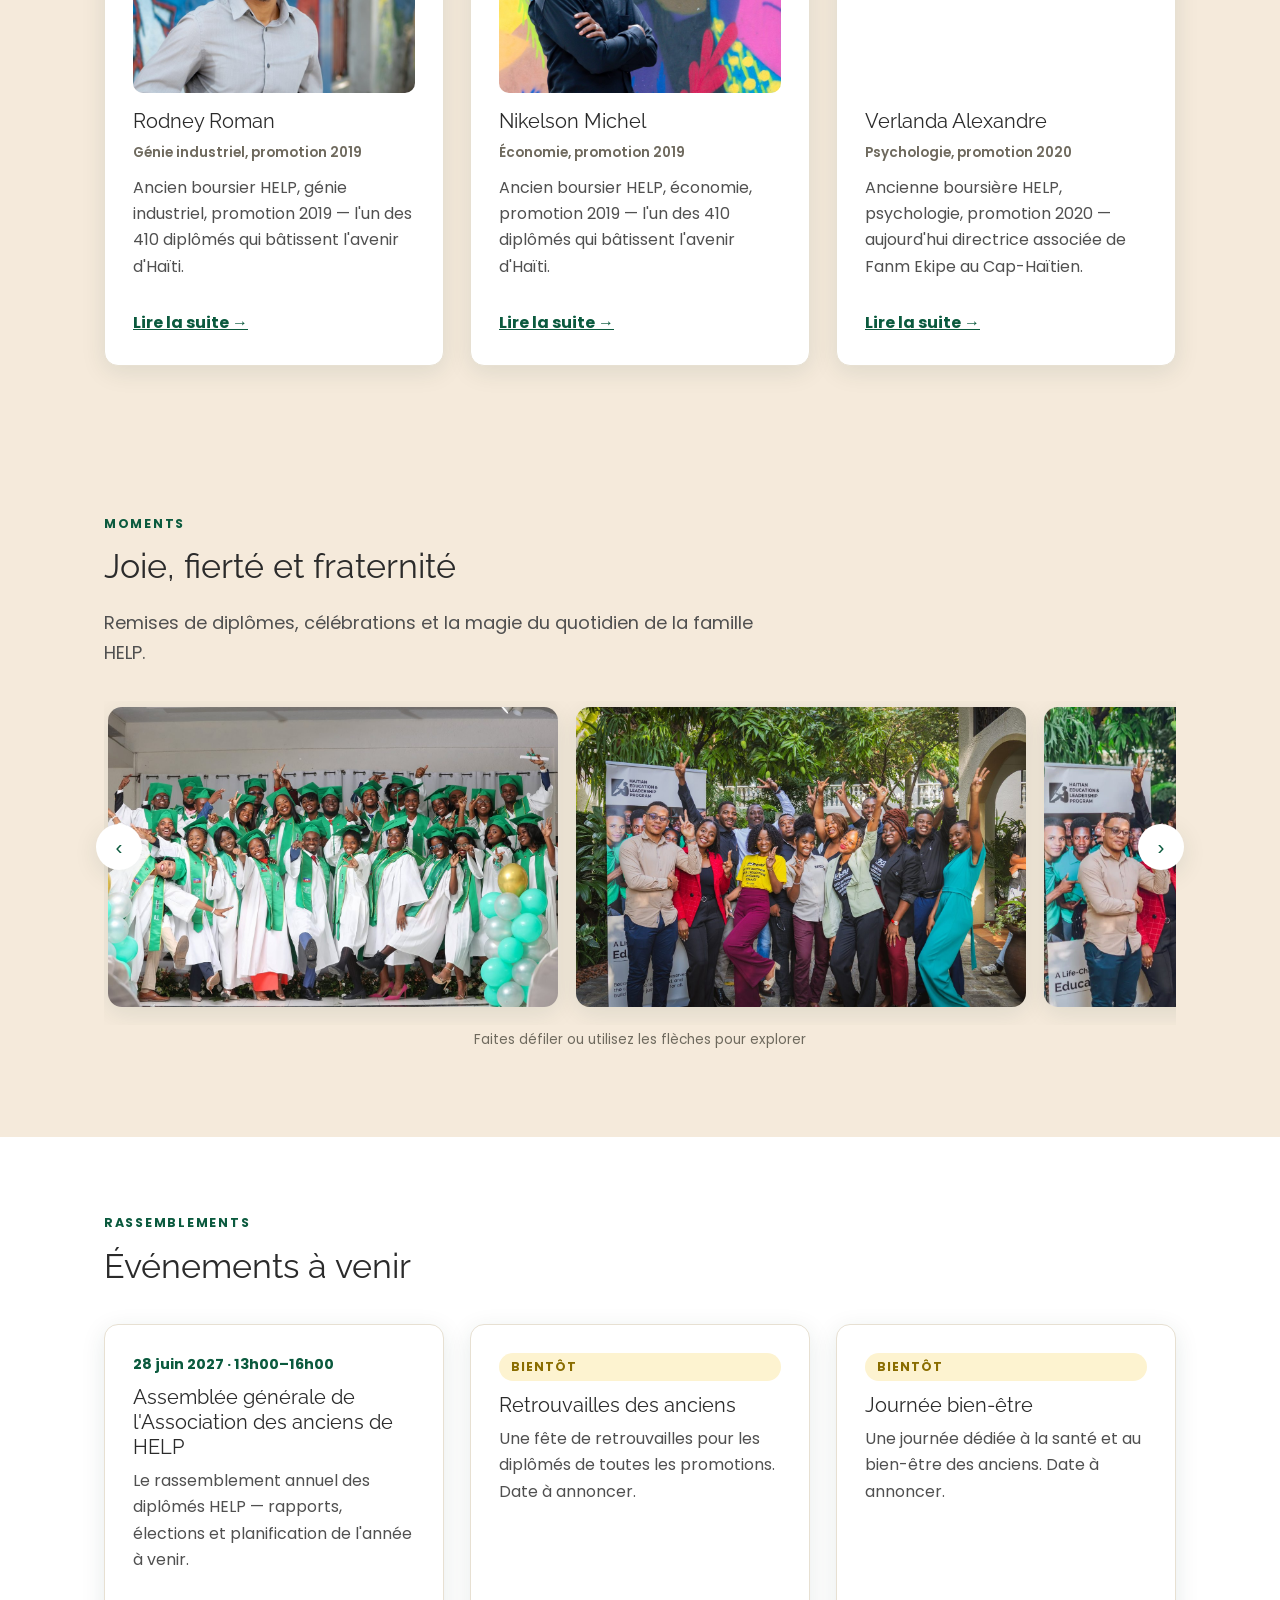
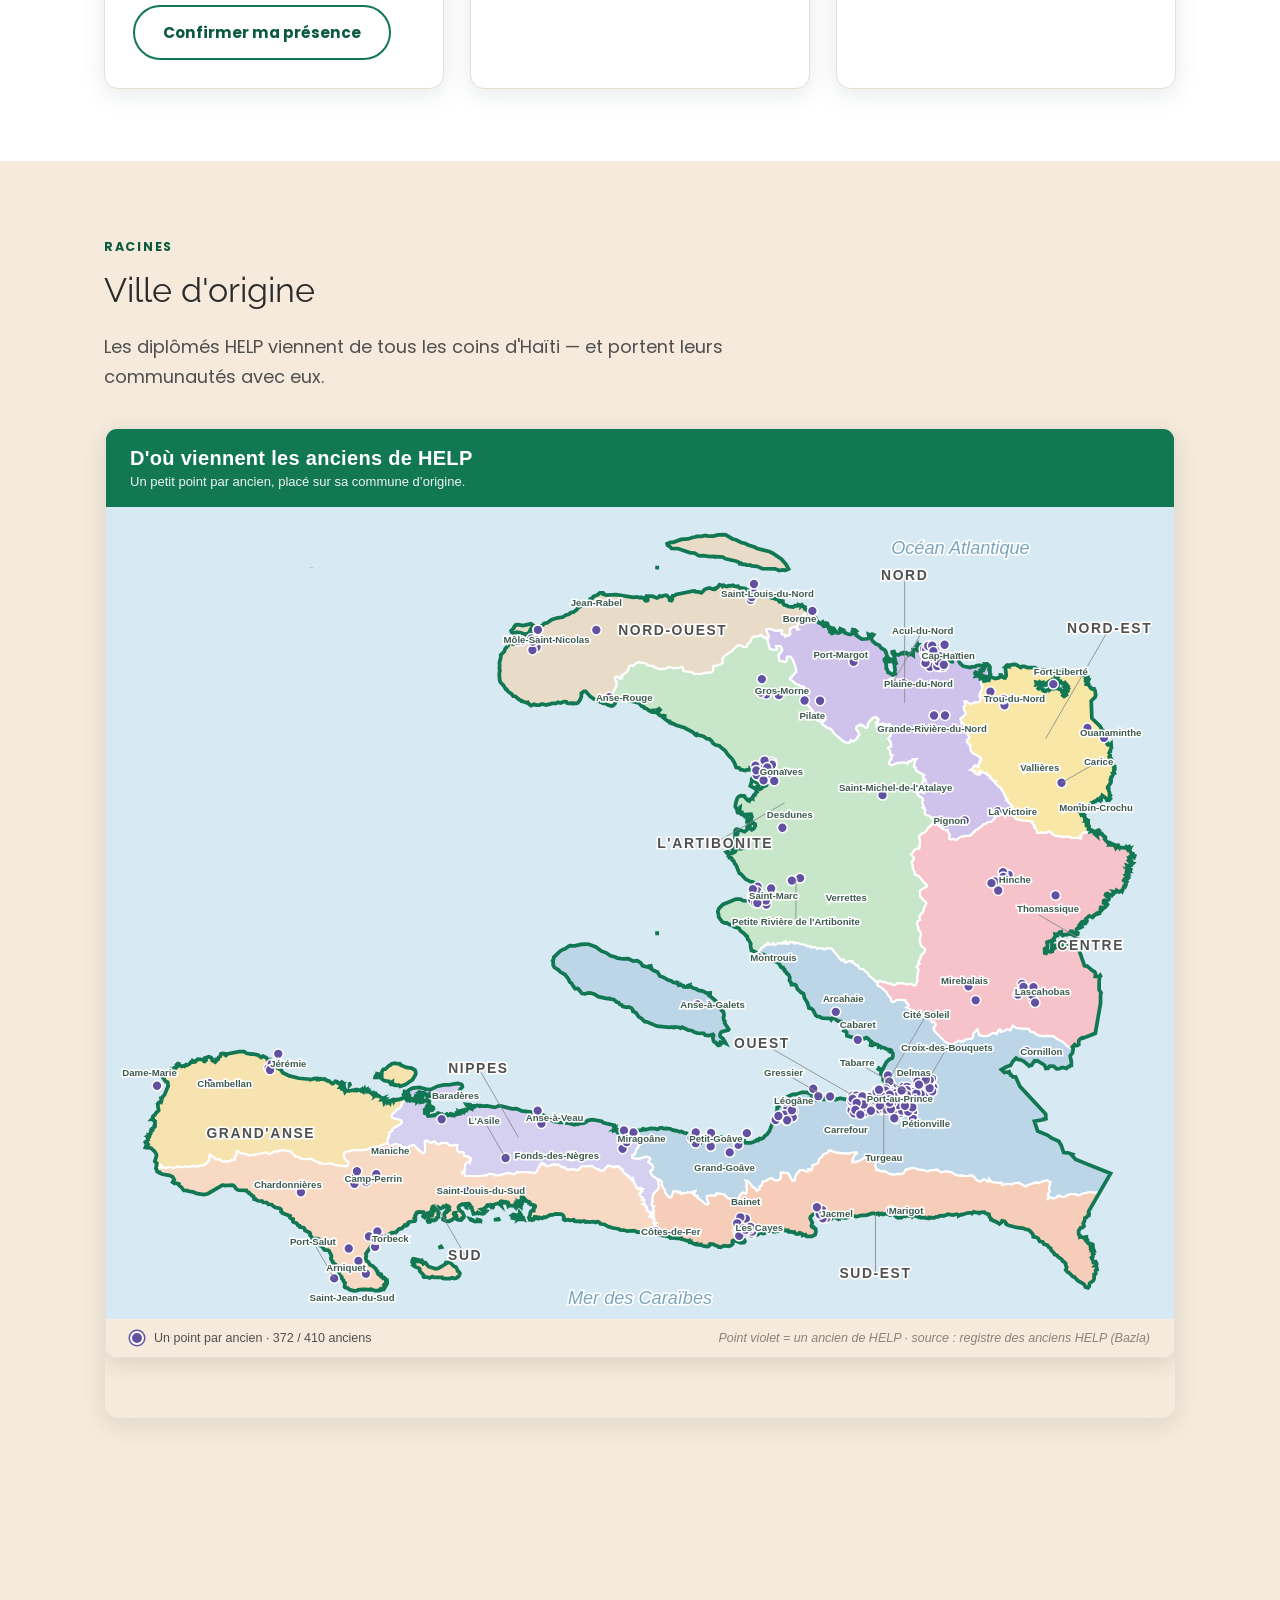
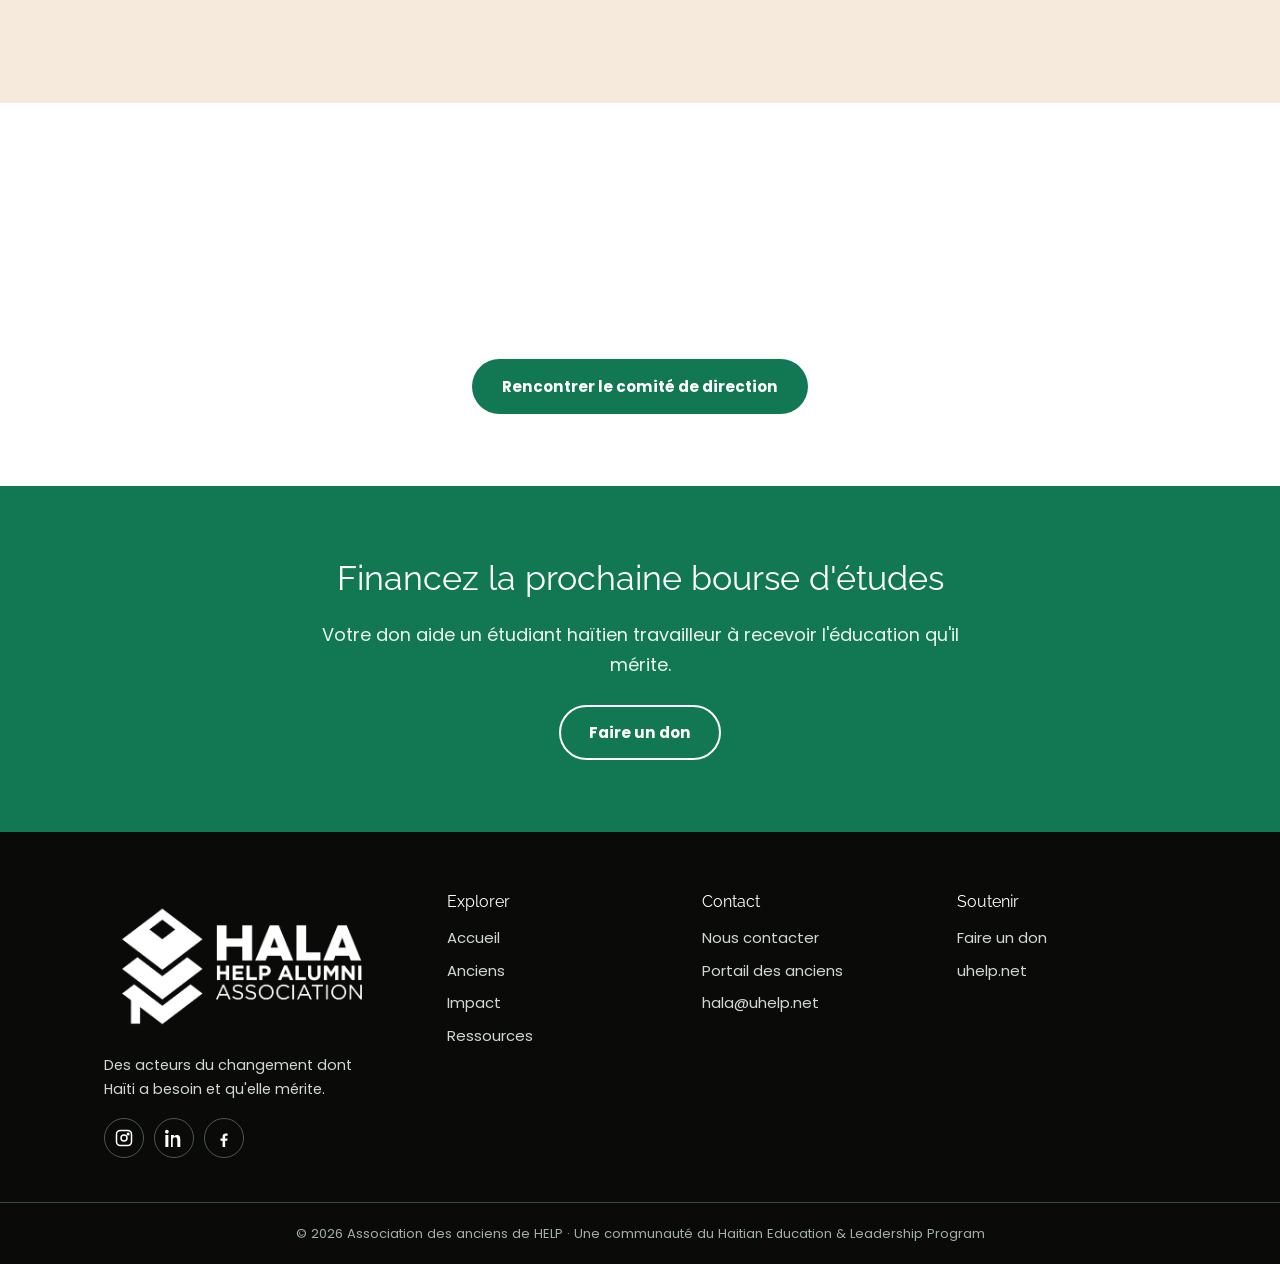
==== commit a485c6fc: "publish site update" ====
--- a/fr/index.html
+++ b/fr/index.html
@@ -173,7 +173,7 @@
       <h2>Financez la prochaine bourse d'études</h2>
       <p class="lead" style="color:#eaf5ef">Votre don aide un étudiant haïtien travailleur à recevoir l'éducation qu'il mérite.</p>
       <div class="btn-row">
-        <a class="btn btn-outline" href="https://host.nxt.blackbaud.com/adaptive-donor-form/?formId=d67e11a7-5fd4-49da-a413-09b31696ef75&envid=p-_EcEKATdeUGum8SldwZe2A&zone=usaFaire un don
+        <a class="btn btn-outline" href="https://host.nxt.blackbaud.com/adaptive-donor-form/?formId=d67e11a7-5fd4-49da-a413-09b31696ef75&envid=p-_EcEKATdeUGum8SldwZe2A&zone=usa" target="_blank" rel="noopener">Faire un don</a>
       </div>
     </div>
   </section>
@@ -187,11 +187,14 @@
       </a>
       <p>Des acteurs du changement dont Haïti a besoin et qu'elle mérite.</p>
       <div class="socials">
-        <a href="https://www.instagram.com/uhelpnet" target="_blank" rel="noopener" aria-label="Instagram">
+        <a href="https://www.instagram.com/helpalumni/" target="_blank" rel="noopener" aria-label="Instagram">
           <svg width="18" height="18" viewBox="0 0 24 24" fill="none" stroke="currentColor" stroke-width="2"><rect x="2" y="2" width="20" height="20" rx="5"/><circle cx="12" cy="12" r="4"/><circle cx="17.5" cy="6.5" r="1" fill="currentColor"/></svg>
         </a>
         <a href="https://www.linkedin.com/company/haitian-education-and-leadership-program" target="_blank" rel="noopener" aria-label="LinkedIn">
           <svg width="18" height="18" viewBox="0 0 24 24" fill="currentColor"><path d="M4.98 3.5C4.98 4.88 3.87 6 2.5 6S0 4.88 0 3.5 1.12 1 2.5 1s2.48 1.12 2.48 2.5zM.5 8h4v16h-4V8zm7.5 0h3.8v2.2h.05c.53-1 1.83-2.2 3.77-2.2 4.03 0 4.78 2.65 4.78 6.1V24h-4v-8.5c0-2.03-.04-4.65-2.83-4.65-2.83 0-3.27 2.21-3.27 4.5V24H8V8z"/></svg>
+        </a>
+        <a href="https://www.facebook.com/helpalumni" target="_blank" rel="noopener" aria-label="Facebook">
+          <svg width="18" height="18" viewBox="0 0 24 24" fill="currentColor"><path d="M13.5 24v-8.2h2.8l.4-3.2h-3.2V10.5c0-.9.3-1.6 1.6-1.6h1.7V6c-.3 0-1.3-.1-2.5-.1-2.5 0-4.2 1.5-4.2 4.3v2.4H7.3v3.2h2.8V24h3.4z"/></svg>
         </a>
       </div>
     </div>
@@ -215,7 +218,7 @@
     <div>
       <h4>Soutenir</h4>
       <ul>
-        <li><a href="https://host.nxt.blackbaud.com/adaptive-donor-form/?formId=d67e11a7-5fd4-49da-a413-09b31696ef75&envid=p-_EcEKATdeUGum8SldwZe2A&zone=usaFaire un don</li>
+        <li><a href="https://host.nxt.blackbaud.com/adaptive-donor-form/?formId=d67e11a7-5fd4-49da-a413-09b31696ef75&envid=p-_EcEKATdeUGum8SldwZe2A&zone=usa" target="_blank" rel="noopener">Faire un don</a></li>
         <li><a href="https://www.uhelp.net" target="_blank" rel="noopener">uhelp.net</a></li>
       </ul>
     </div>
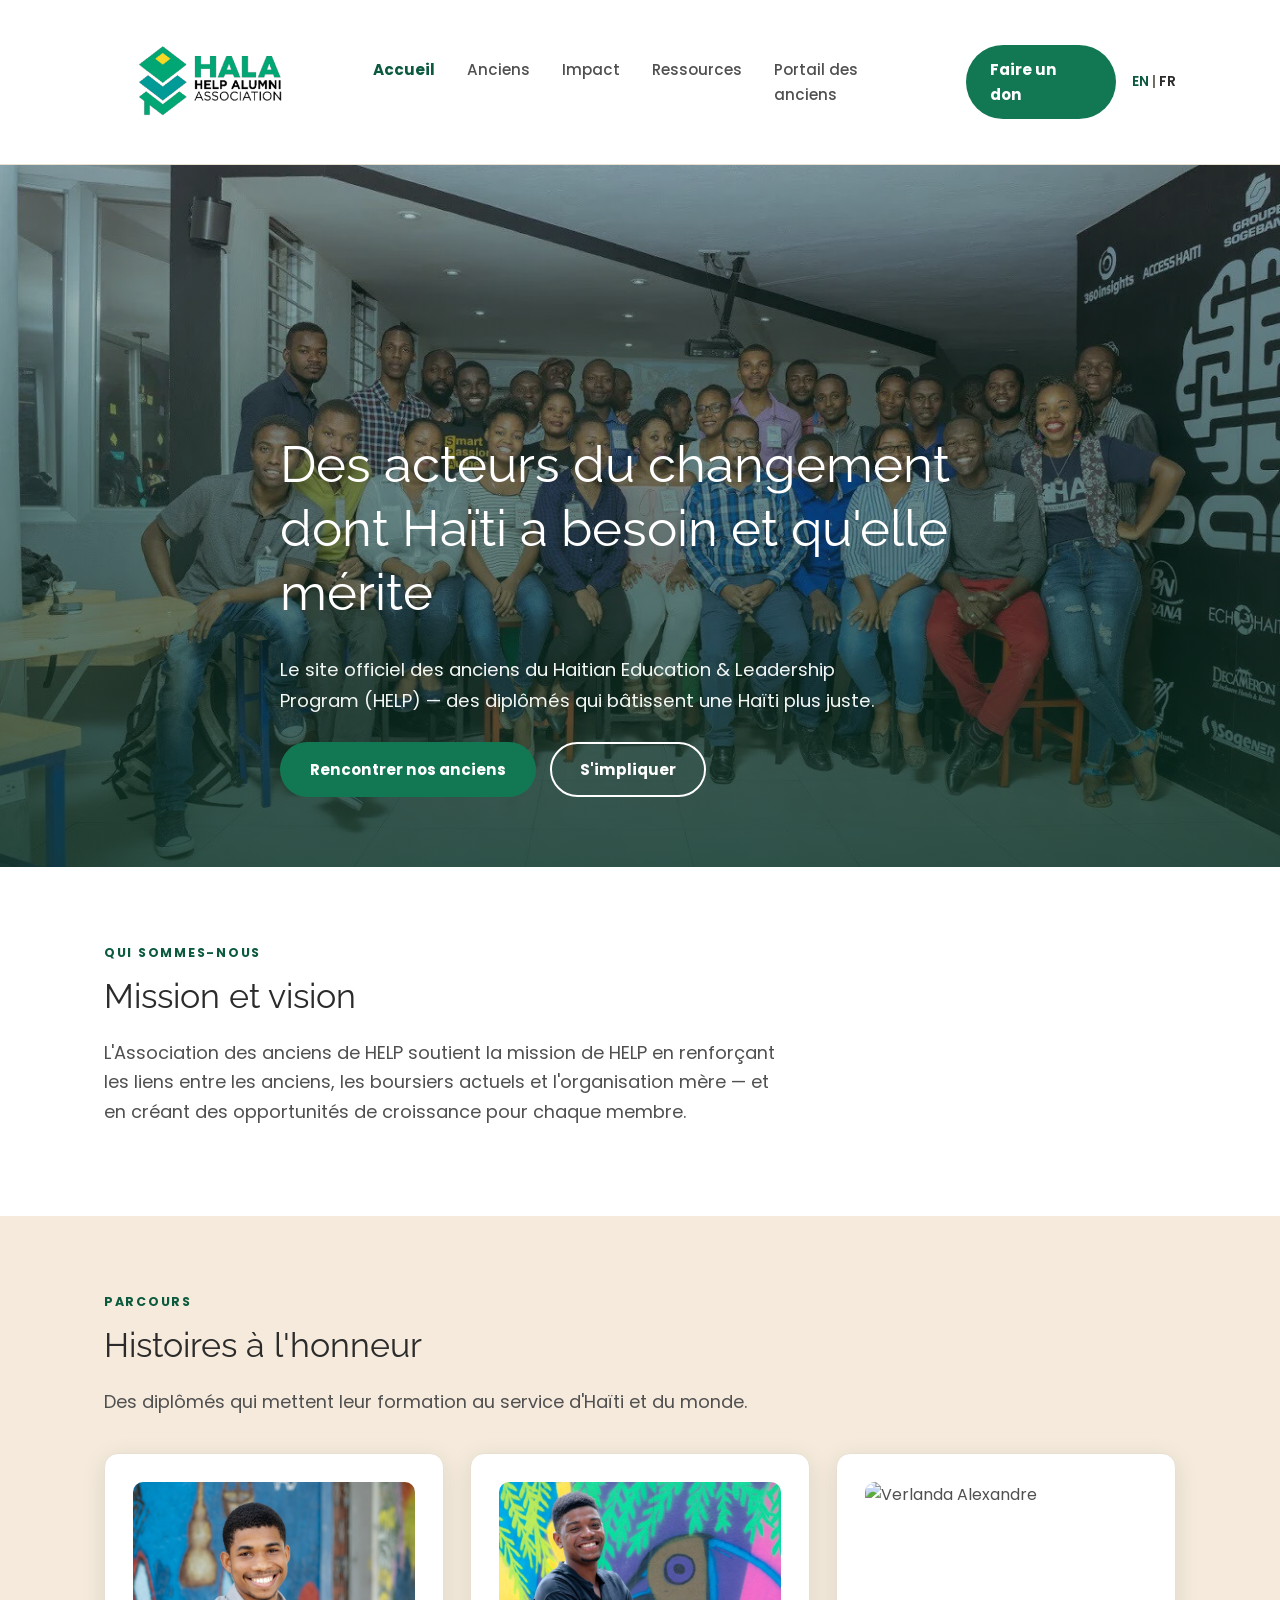
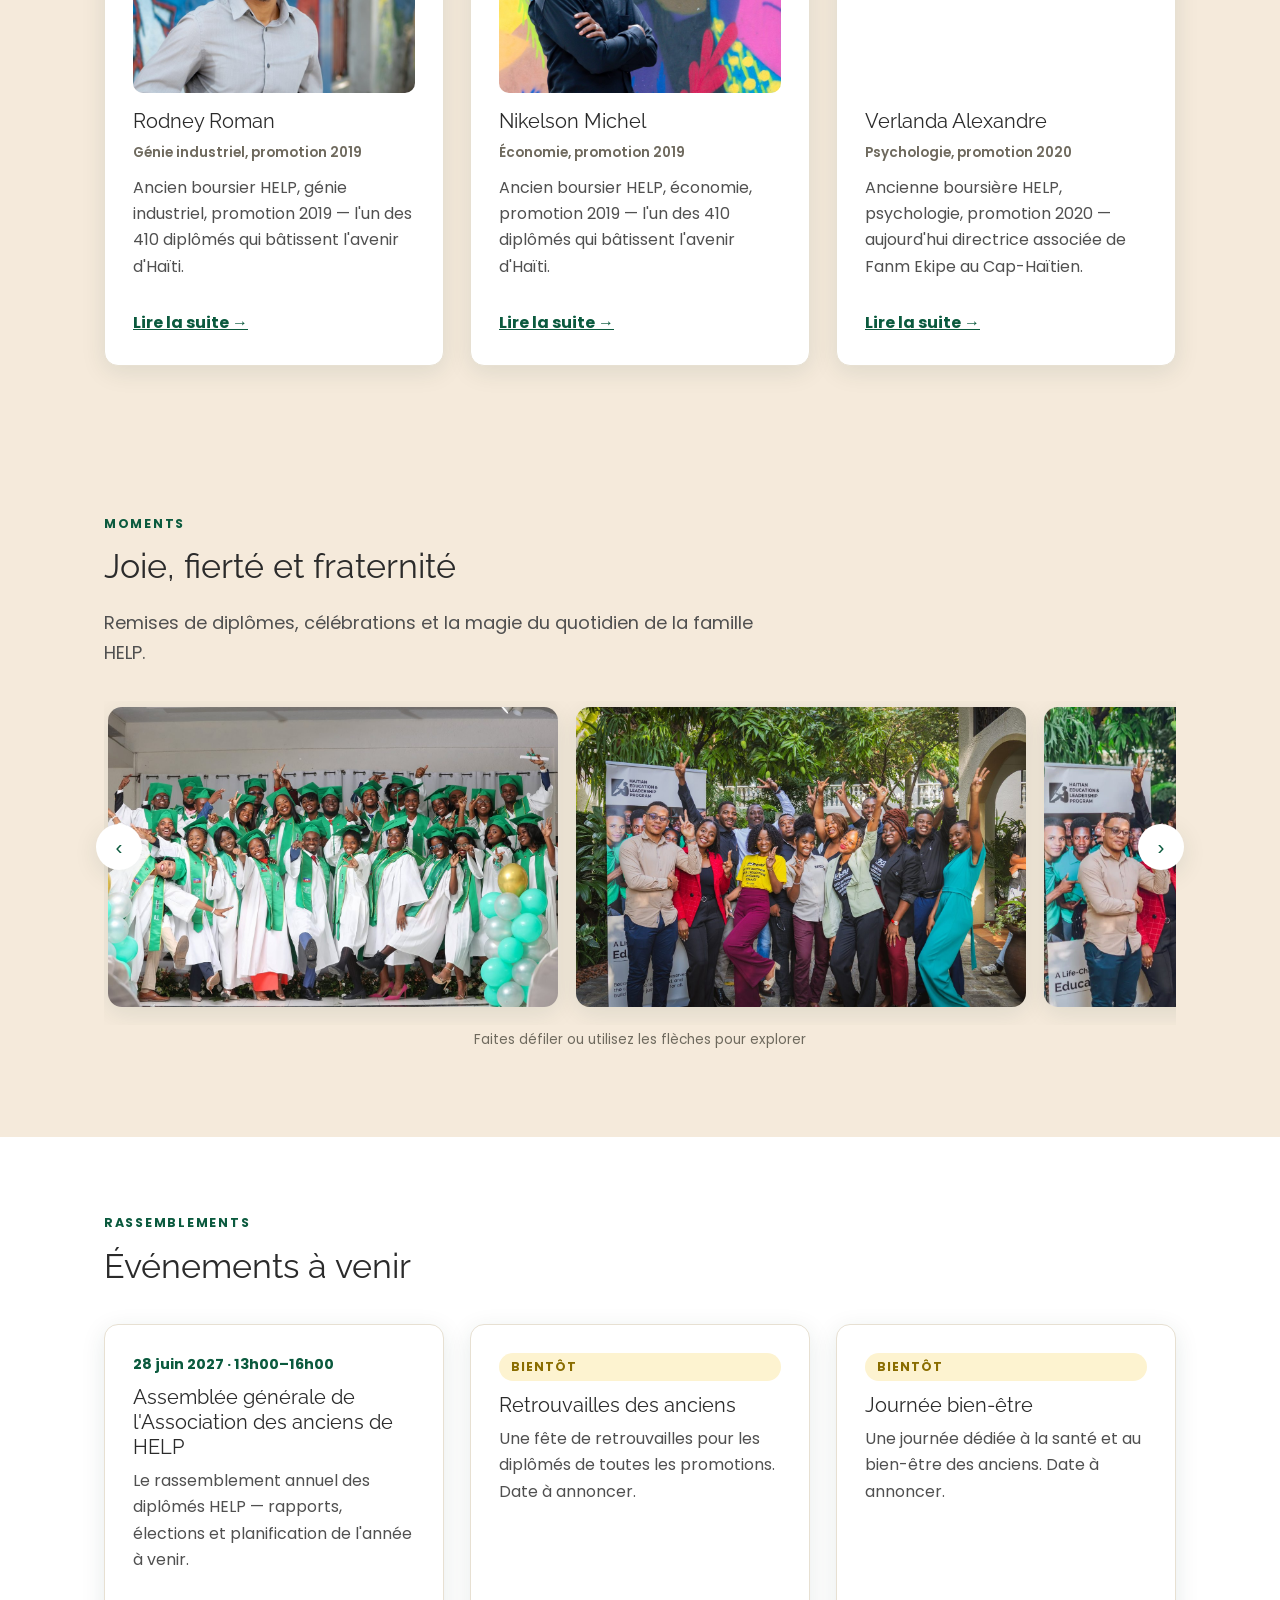
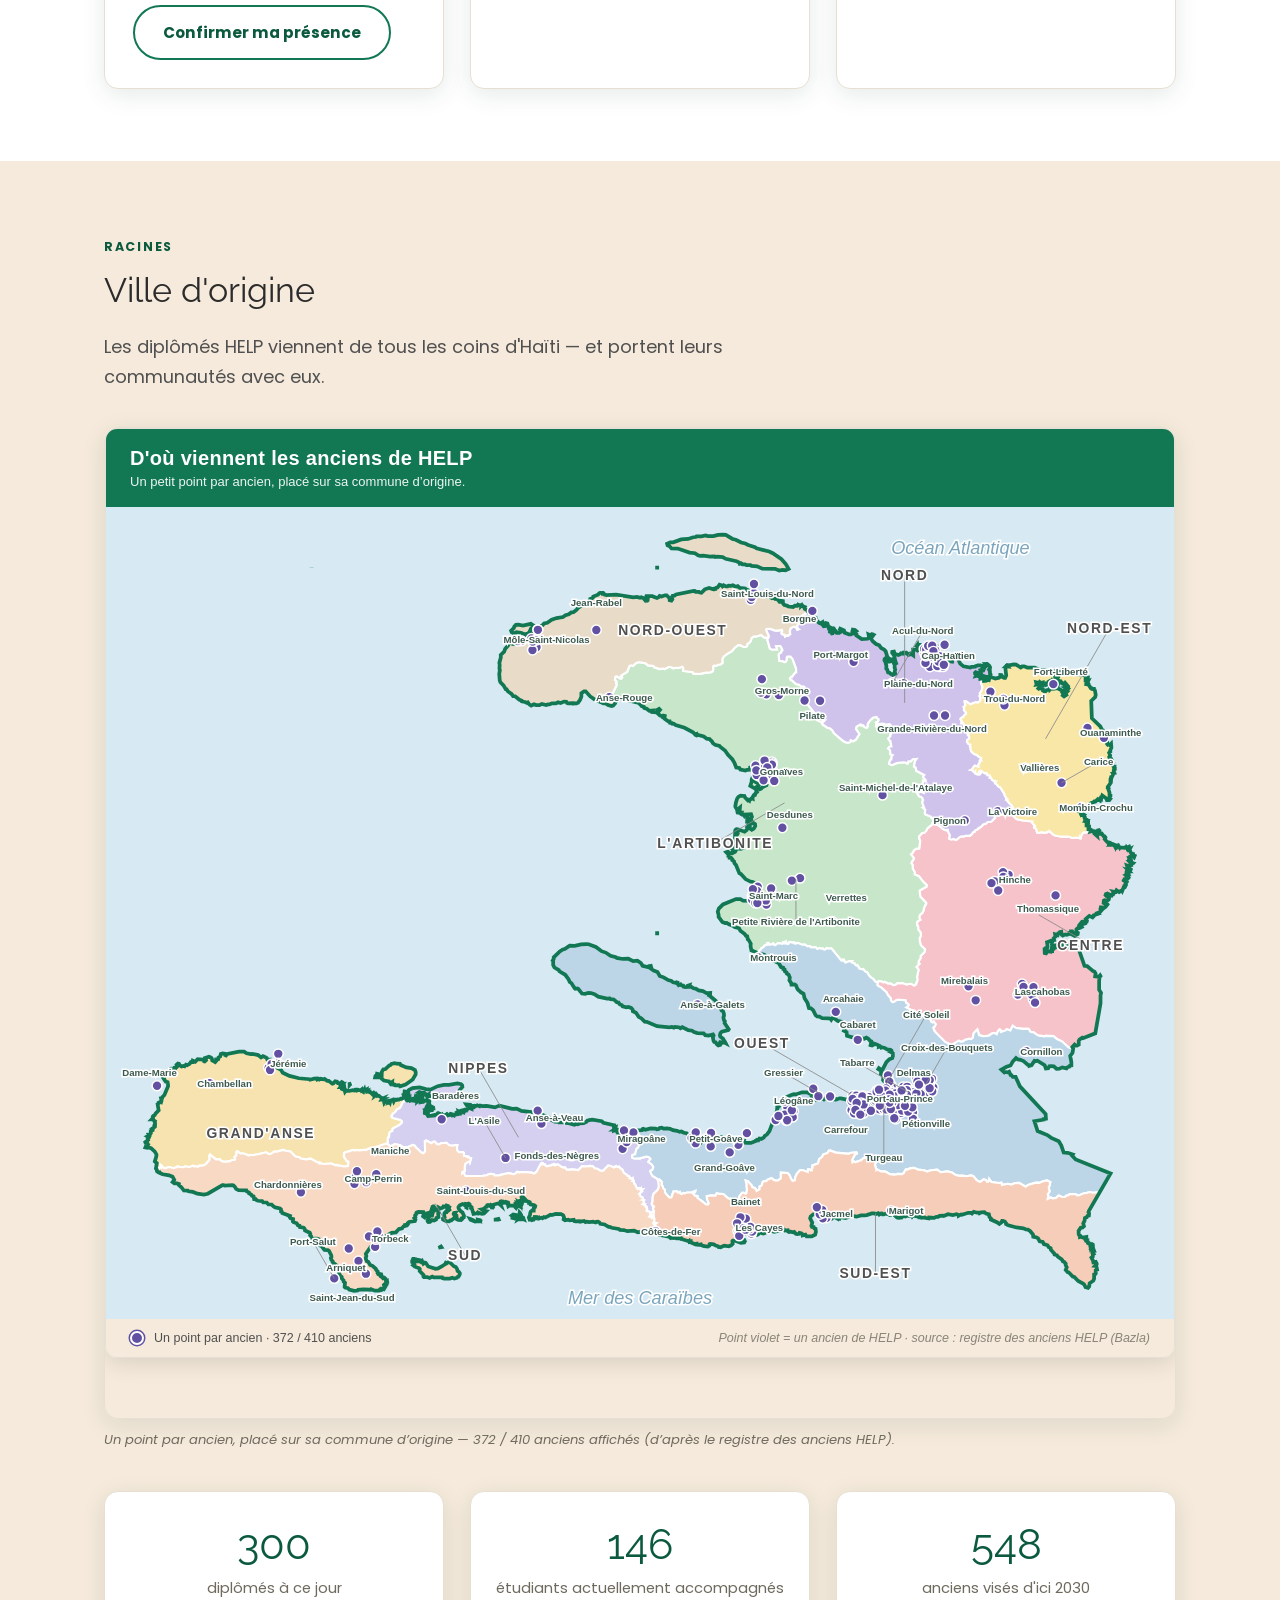
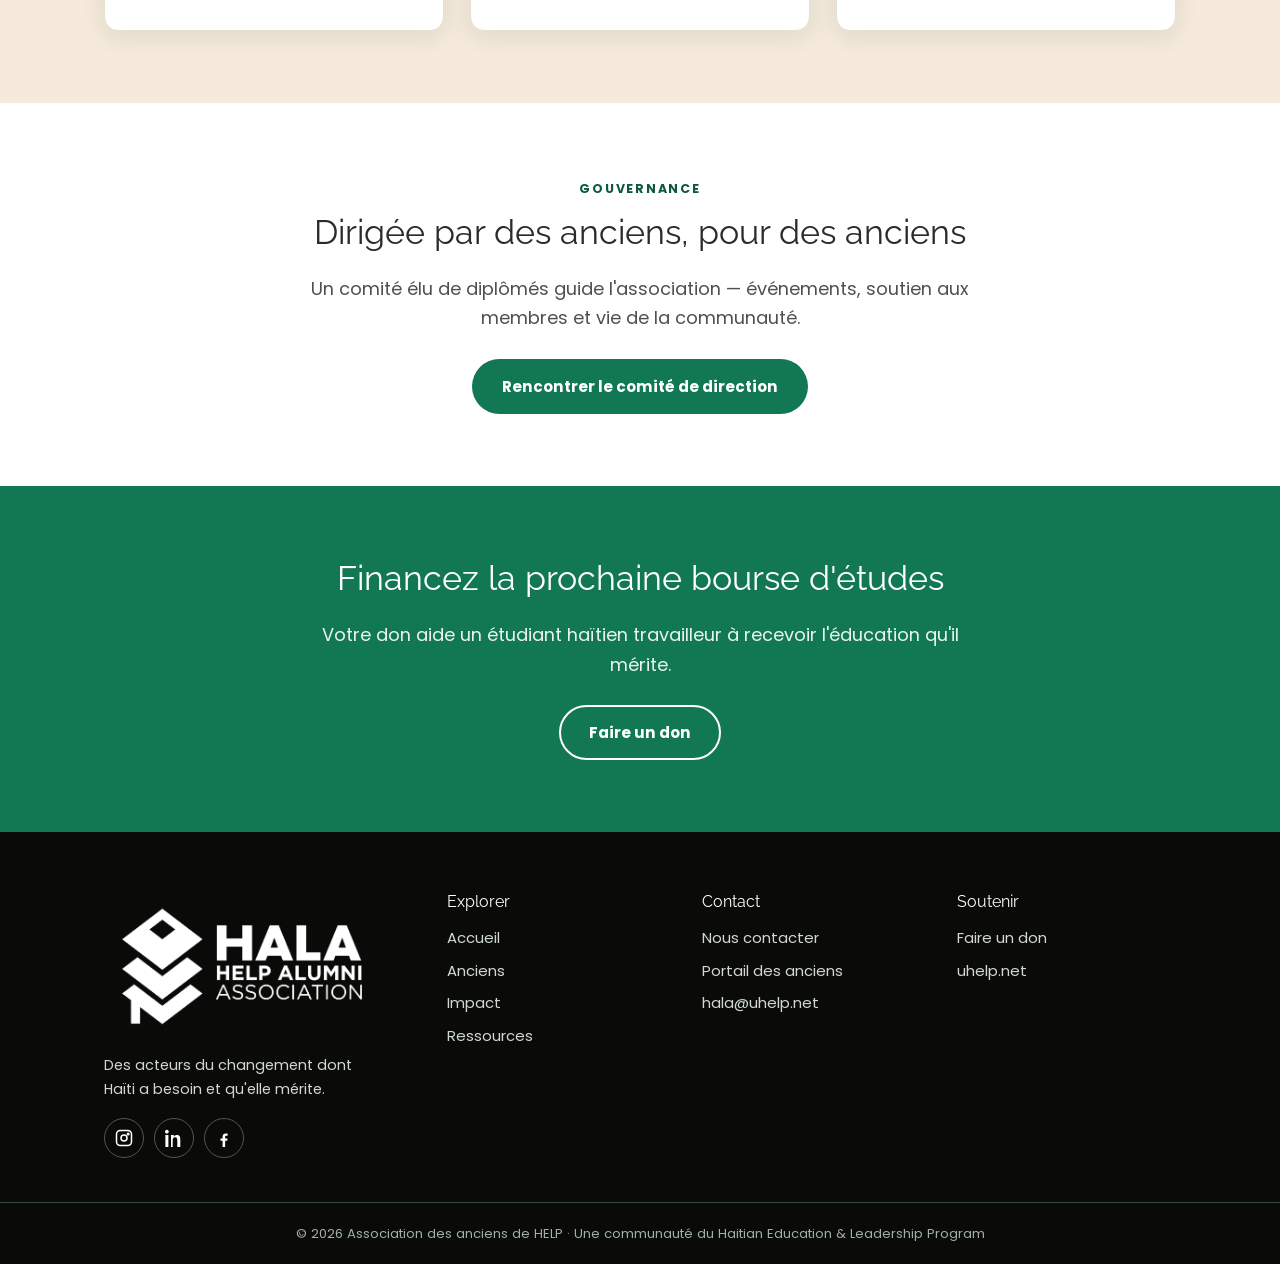
==== commit a07d3a18: "publish site update" ====
--- a/fr/index.html
+++ b/fr/index.html
@@ -8,7 +8,7 @@
 <link rel="preconnect" href="https://fonts.googleapis.com">
 <link rel="preconnect" href="https://fonts.gstatic.com" crossorigin>
 <link href="https://fonts.googleapis.com/css2?family=Poppins:ital,wght@0,400;0,500;0,600;0,700;1,400&family=Raleway:wght@300;400;500;600&display=swap" rel="stylesheet">
-<link rel="stylesheet" href="../css/style.css?v=6">
+<link rel="stylesheet" href="../css/style.css?v=8">
 </head>
 <body>
 
--- a/css/style.css
+++ b/css/style.css
@@ -294,3 +294,9 @@
 }
 .to-top.show { opacity: 1; transform: none; pointer-events: auto; }
 .to-top:hover { background: var(--palm-dark); }
+
+.card-head { display: flex; align-items: center; gap: 12px; margin-bottom: 4px; }
+.card-head h3 { margin: 0; }
+.card-icon { width: 40px; height: 40px; flex: none; border-radius: 12px; background: var(--beige);
+  display: flex; align-items: center; justify-content: center; color: var(--palm); }
+.card-icon svg { width: 22px; height: 22px; }
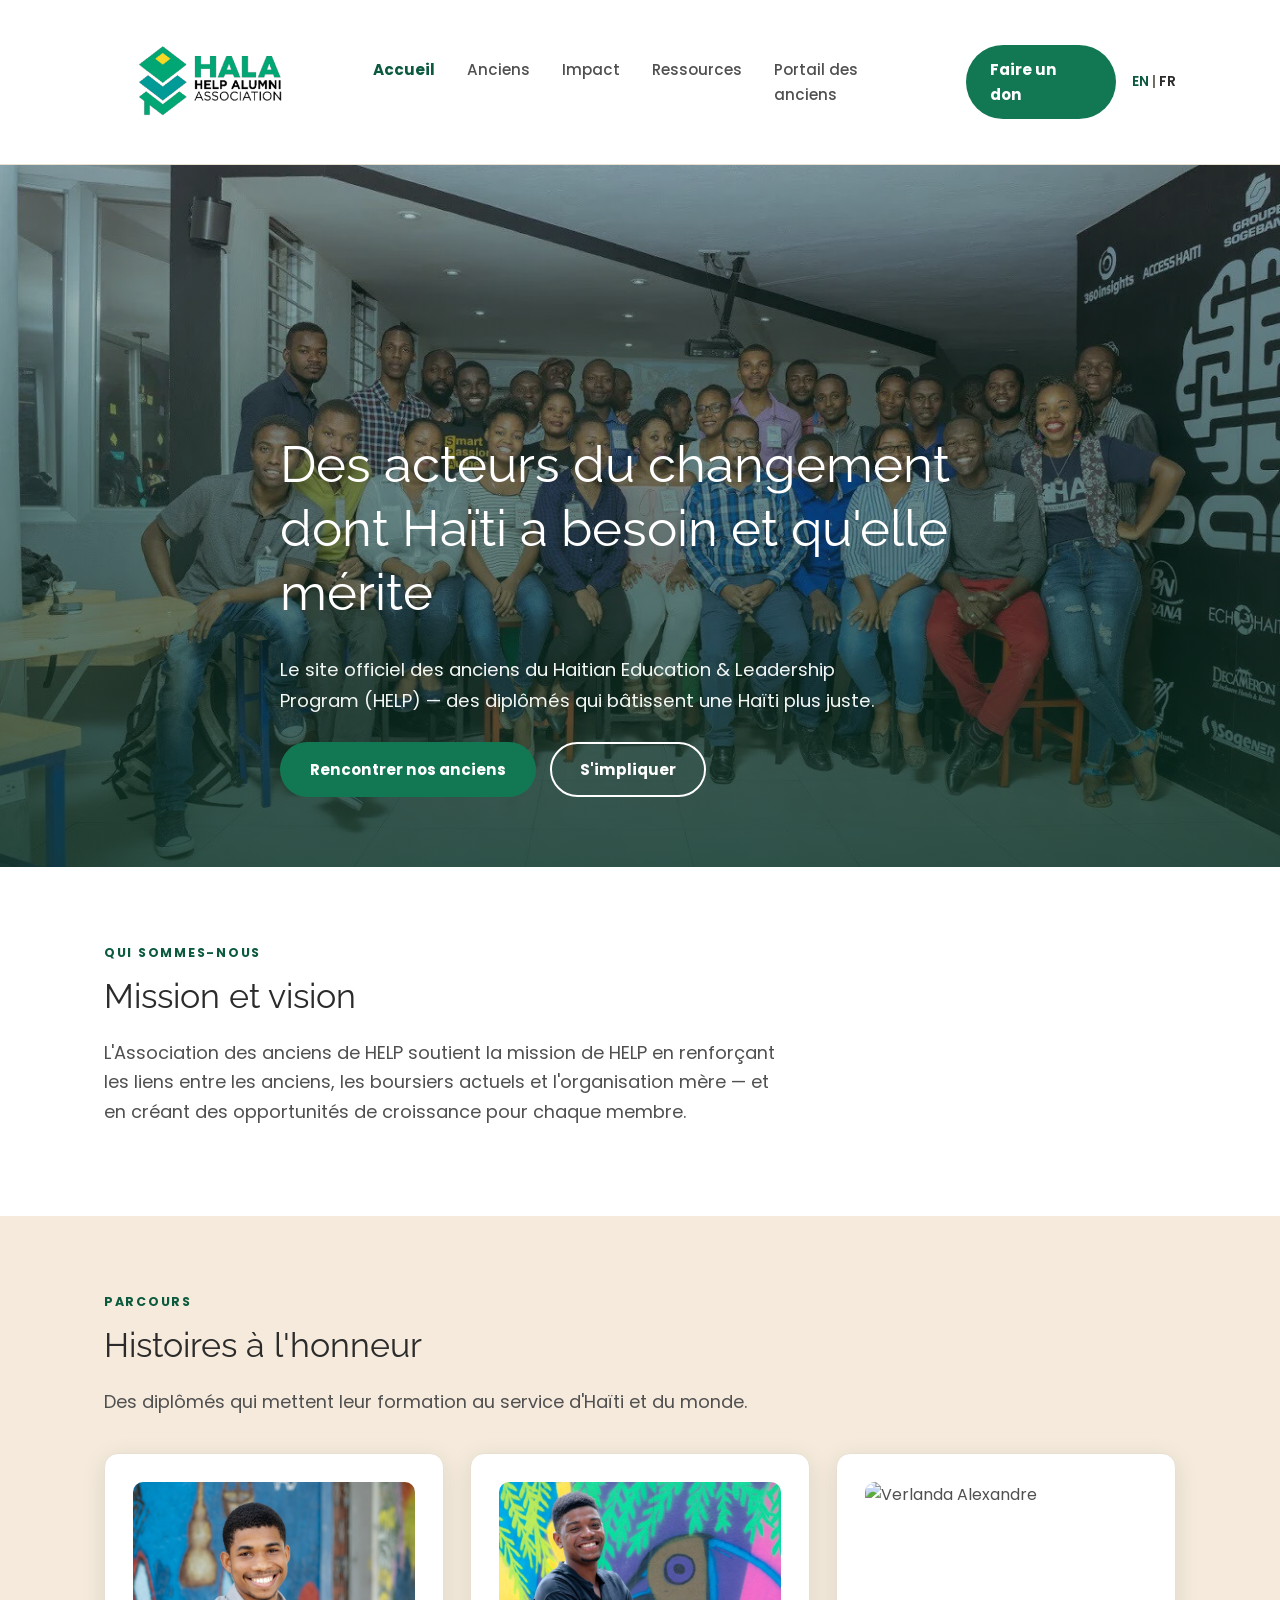
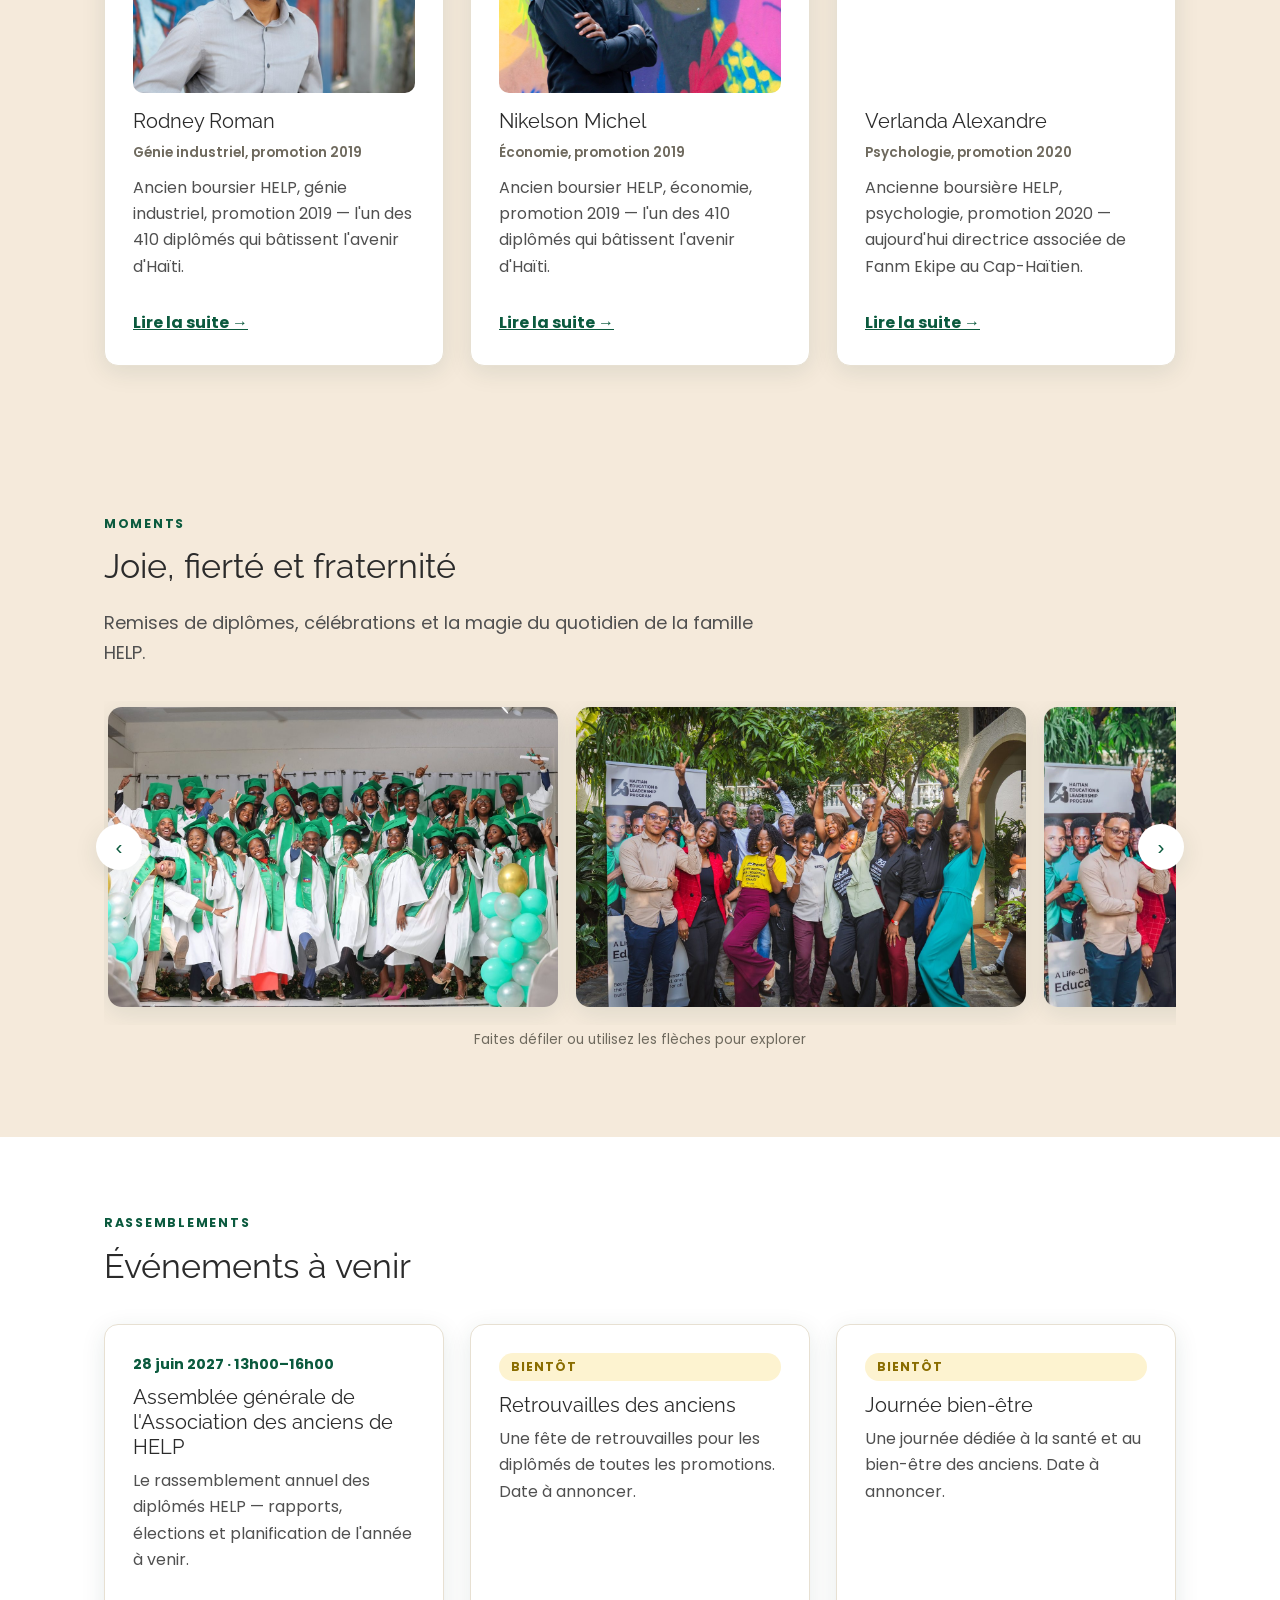
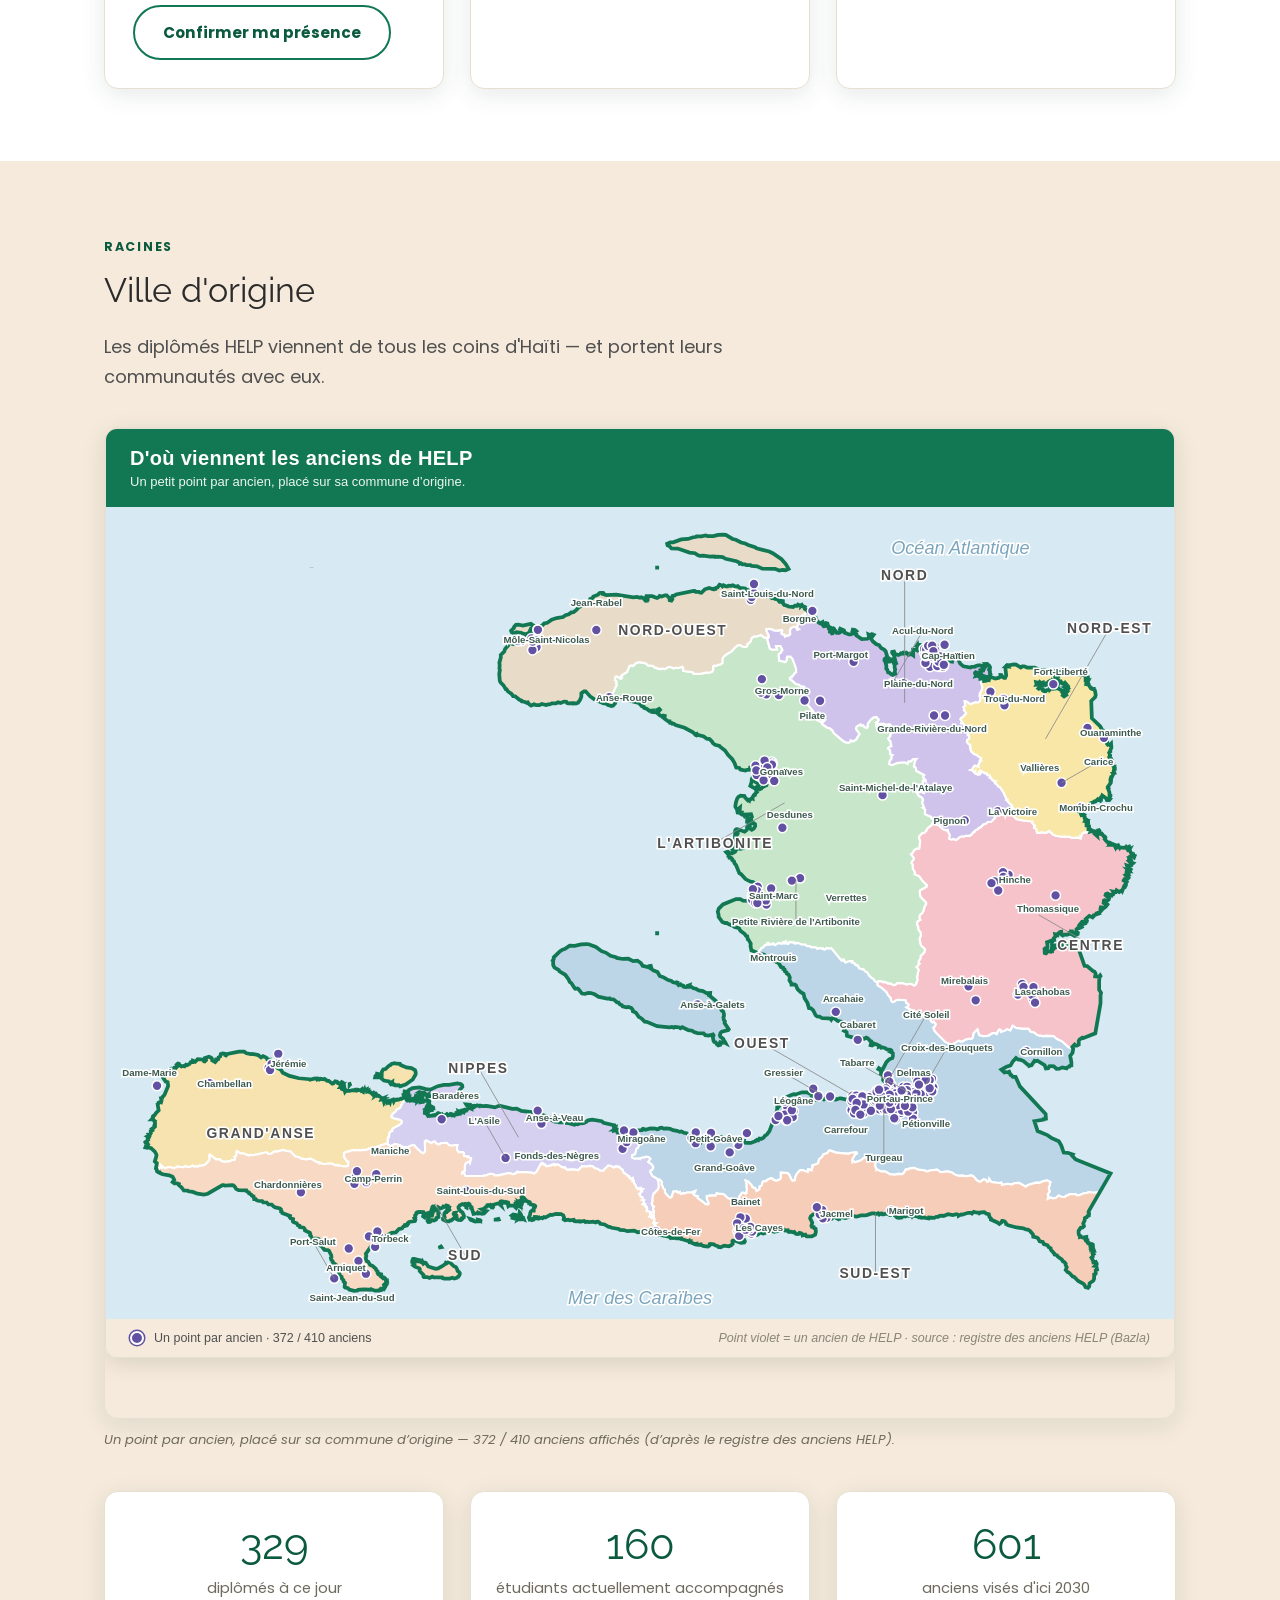
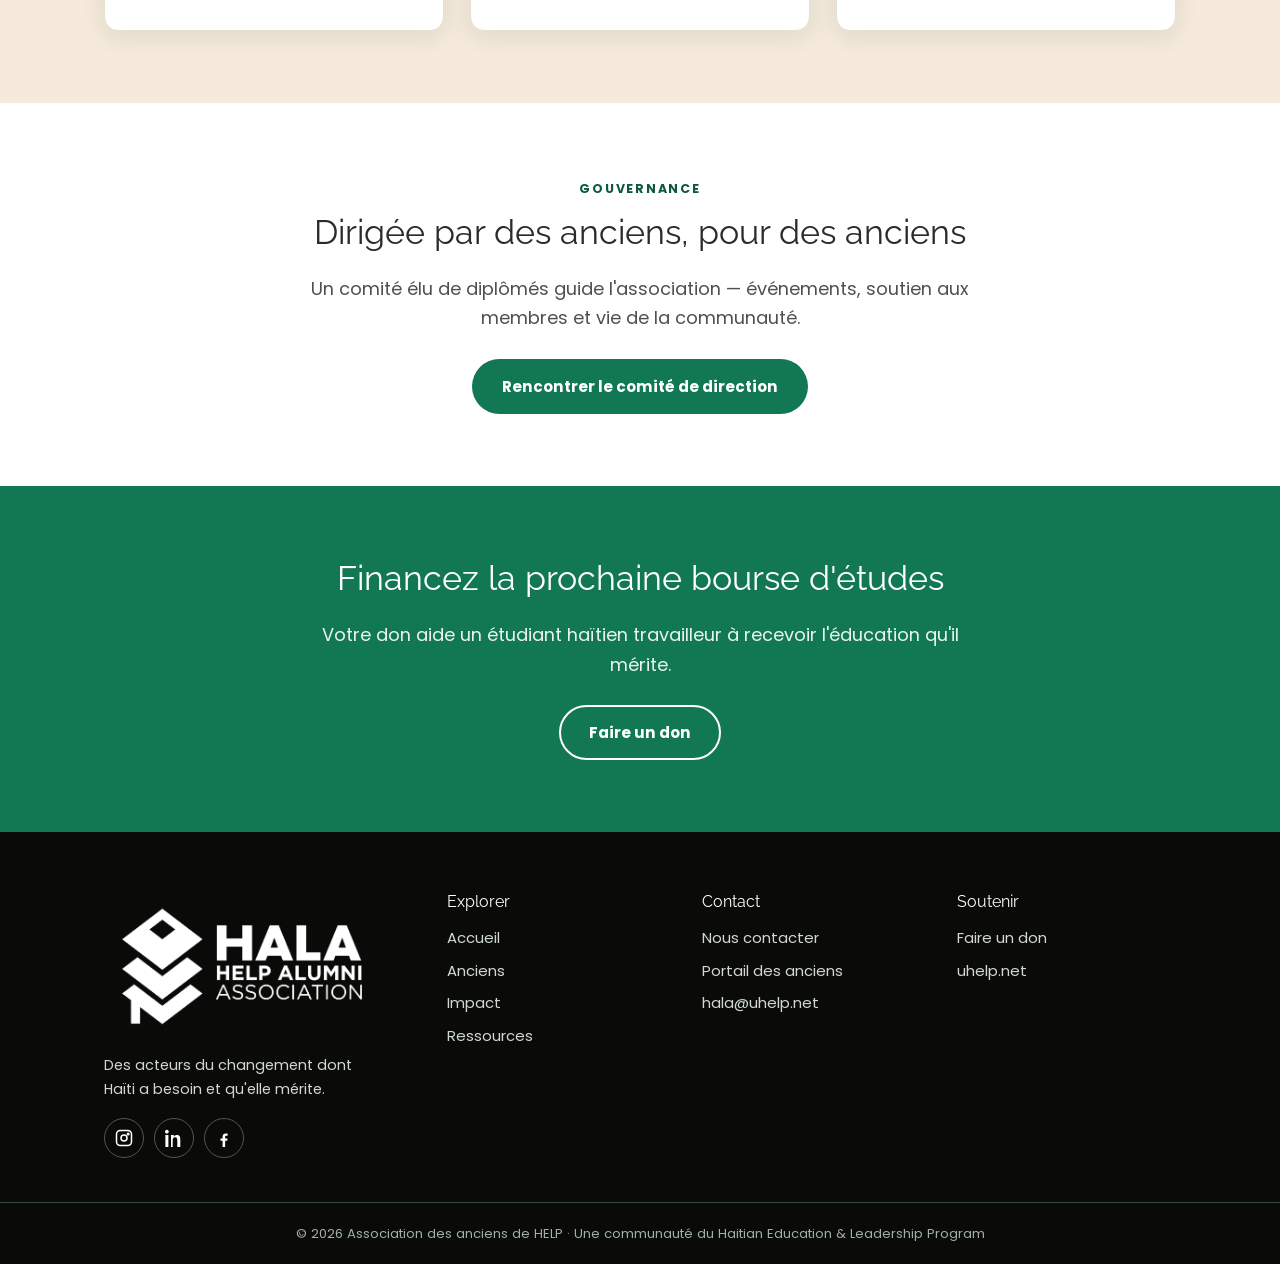
==== commit 0a6bbbc8: "publish site update" ====
--- a/fr/index.html
+++ b/fr/index.html
@@ -8,7 +8,7 @@
 <link rel="preconnect" href="https://fonts.googleapis.com">
 <link rel="preconnect" href="https://fonts.gstatic.com" crossorigin>
 <link href="https://fonts.googleapis.com/css2?family=Poppins:ital,wght@0,400;0,500;0,600;0,700;1,400&family=Raleway:wght@300;400;500;600&display=swap" rel="stylesheet">
-<link rel="stylesheet" href="../css/style.css?v=8">
+<link rel="stylesheet" href="../css/style.css?v=9">
 </head>
 <body>
 
--- a/css/style.css
+++ b/css/style.css
@@ -295,8 +295,8 @@
 .to-top.show { opacity: 1; transform: none; pointer-events: auto; }
 .to-top:hover { background: var(--palm-dark); }
 
-.card-head { display: flex; align-items: center; gap: 12px; margin-bottom: 4px; }
-.card-head h3 { margin: 0; }
+.card-top { display: flex; align-items: center; gap: 12px; margin-bottom: 14px; }
+.card-top .tag { flex: 1; }
 .card-icon { width: 40px; height: 40px; flex: none; border-radius: 12px; background: var(--beige);
   display: flex; align-items: center; justify-content: center; color: var(--palm); }
 .card-icon svg { width: 22px; height: 22px; }
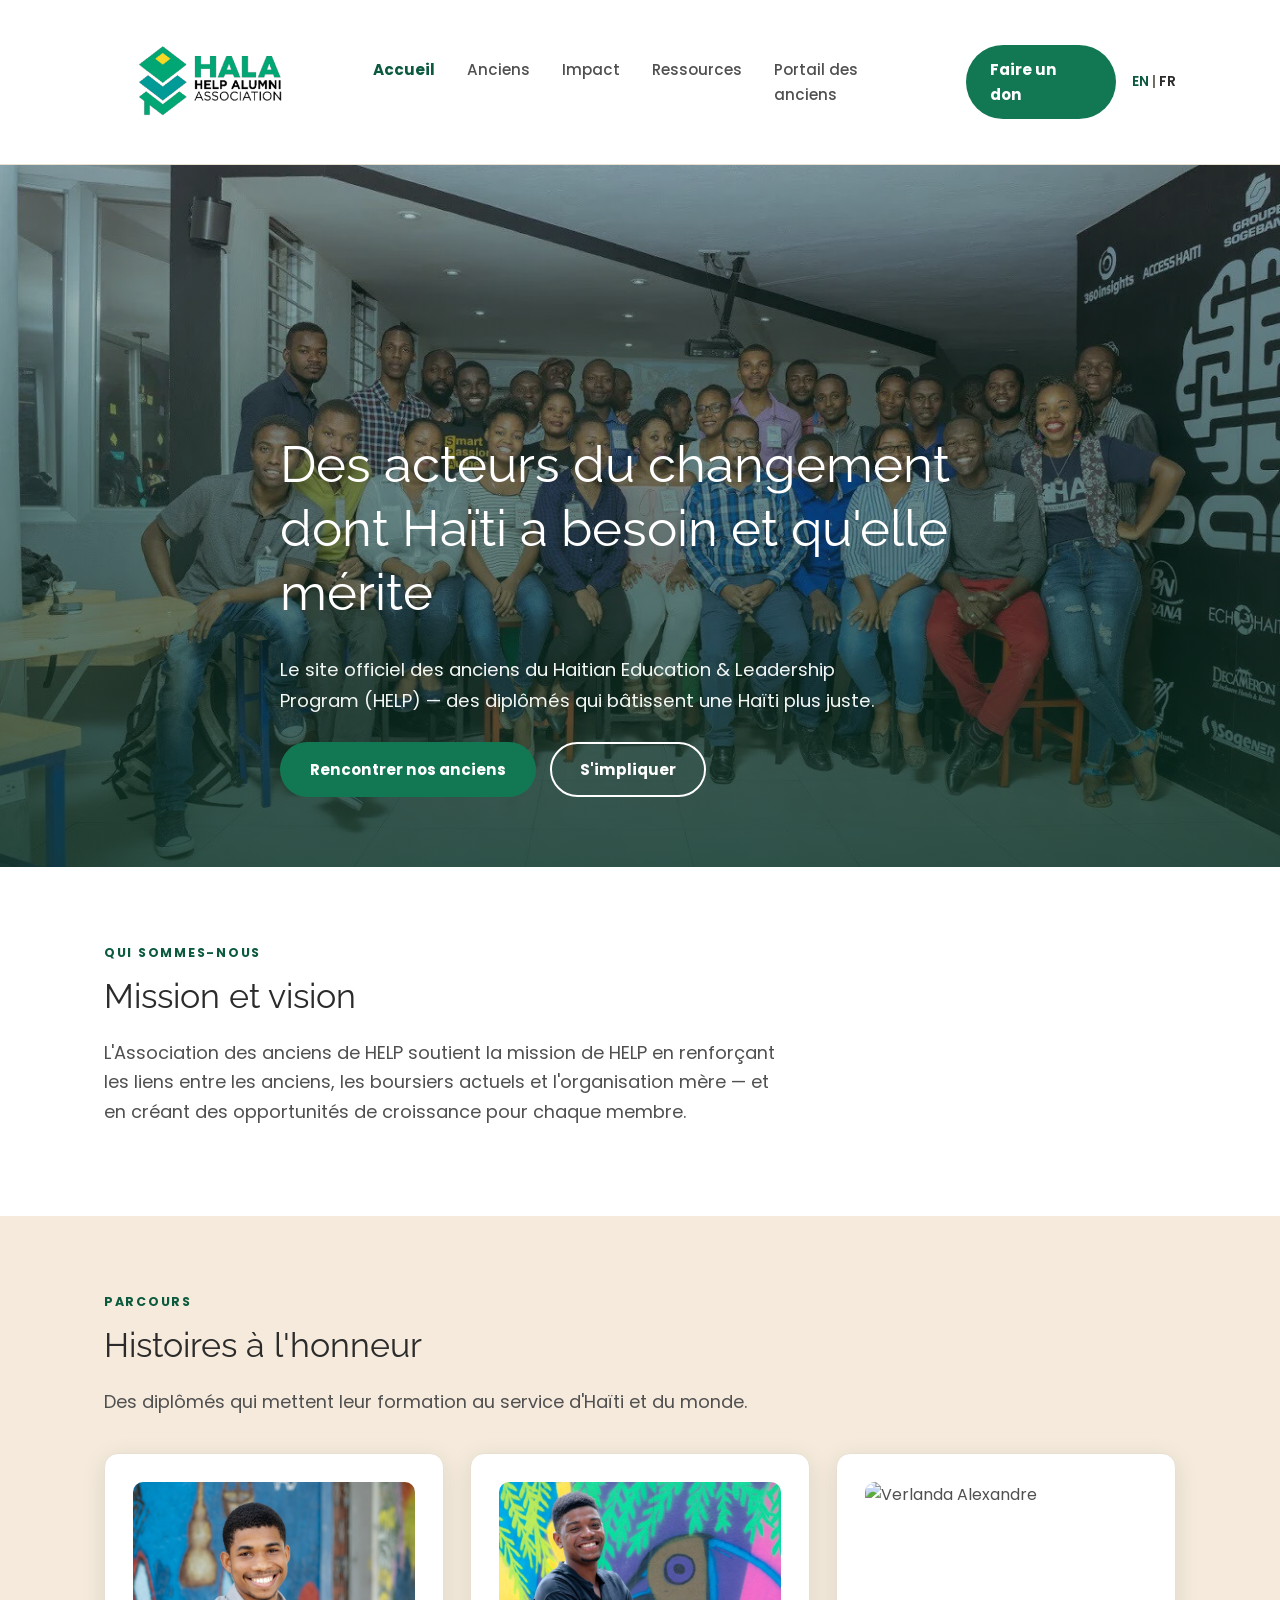
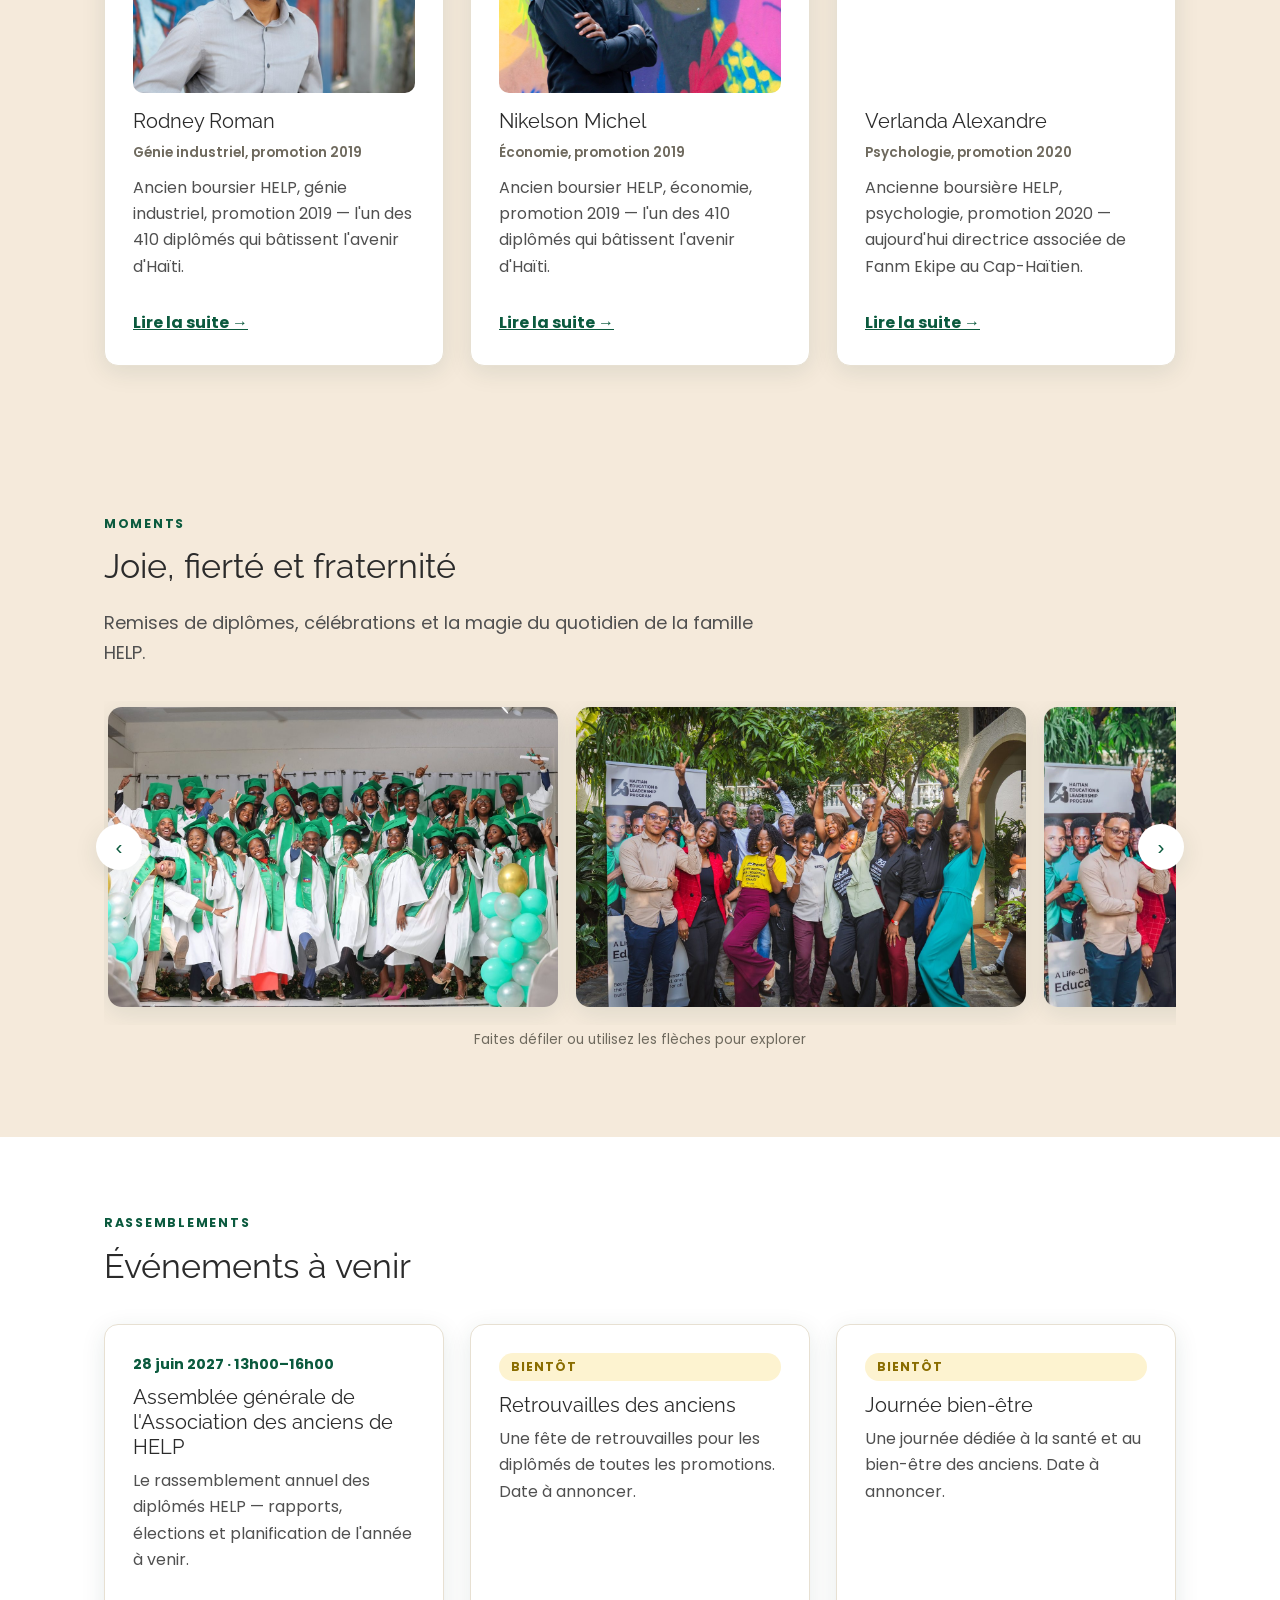
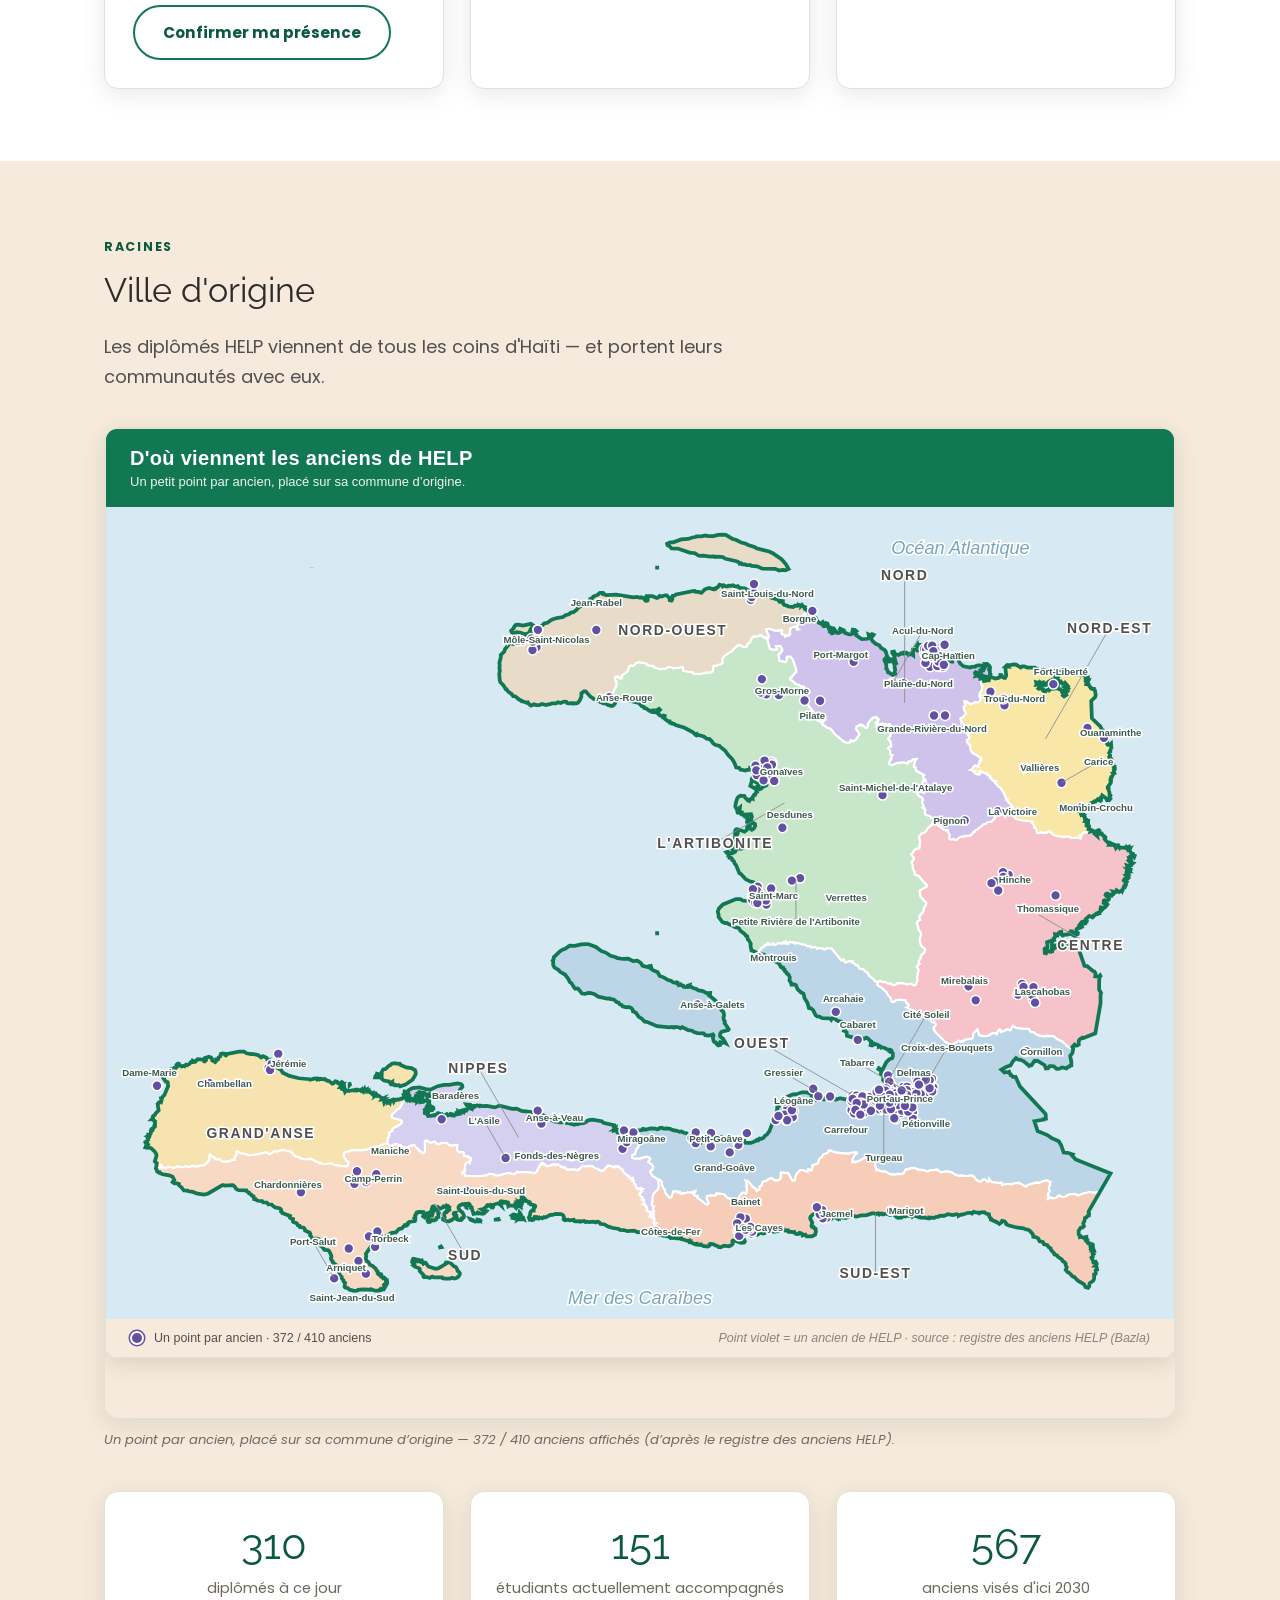
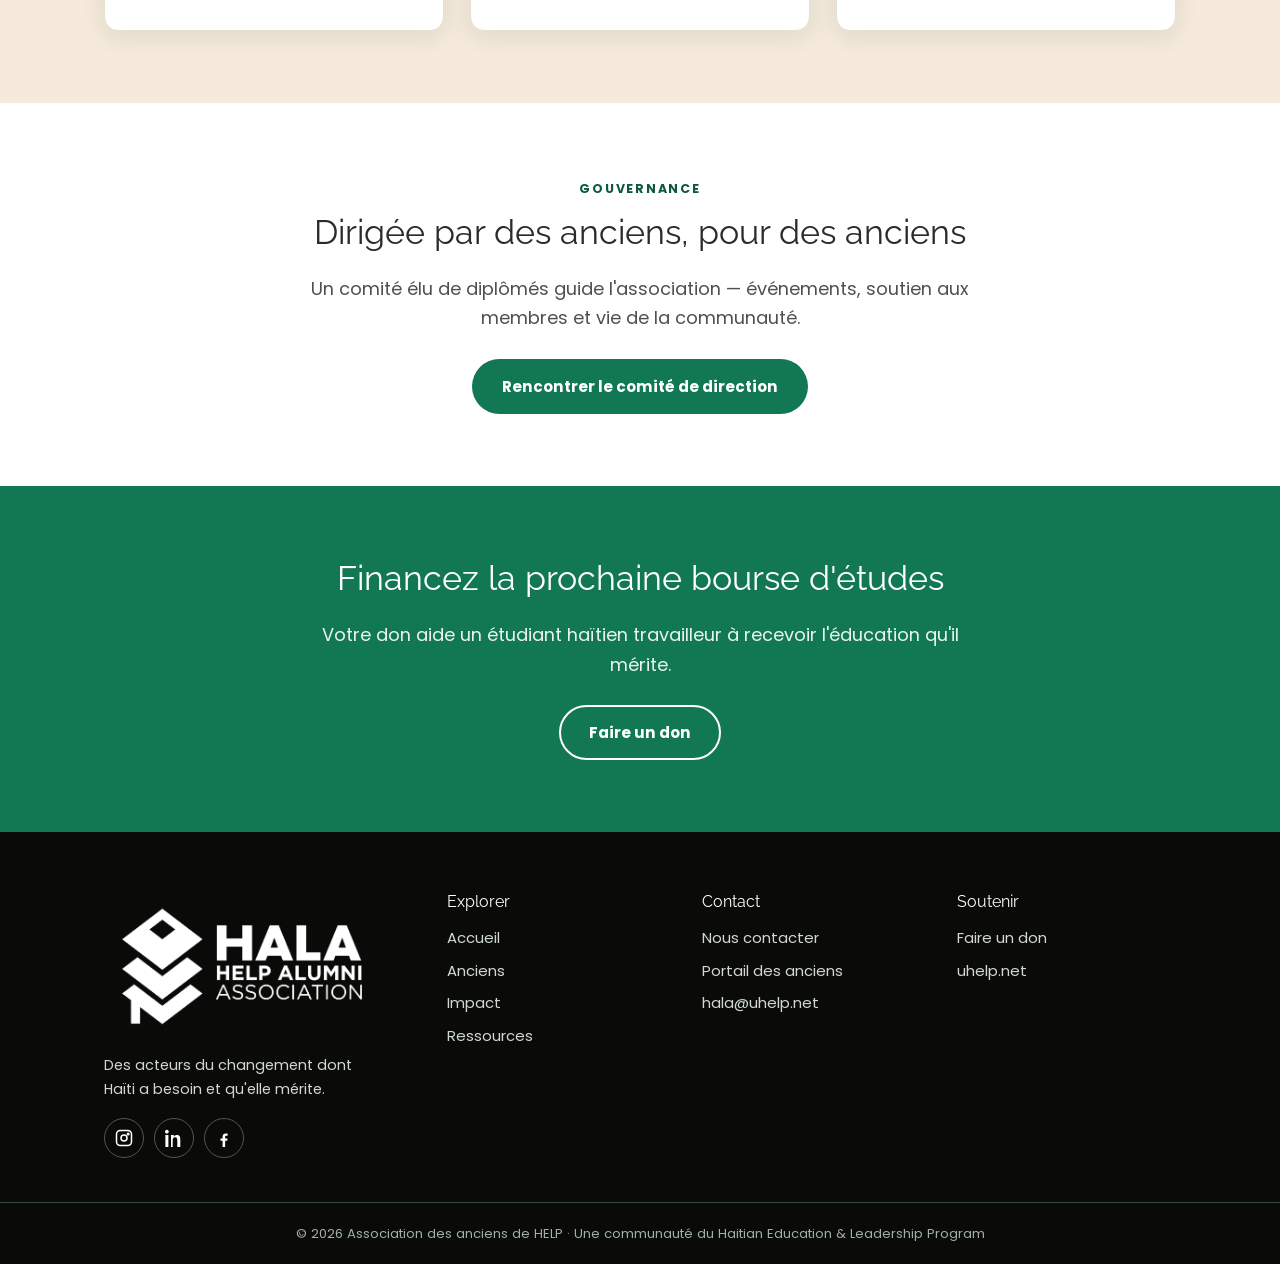
==== commit d2fe9b1a: "publish site update" ====
--- a/fr/index.html
+++ b/fr/index.html
@@ -8,7 +8,7 @@
 <link rel="preconnect" href="https://fonts.googleapis.com">
 <link rel="preconnect" href="https://fonts.gstatic.com" crossorigin>
 <link href="https://fonts.googleapis.com/css2?family=Poppins:ital,wght@0,400;0,500;0,600;0,700;1,400&family=Raleway:wght@300;400;500;600&display=swap" rel="stylesheet">
-<link rel="stylesheet" href="../css/style.css?v=9">
+<link rel="stylesheet" href="../css/style.css?v=11">
 </head>
 <body>
 
--- a/css/style.css
+++ b/css/style.css
@@ -296,7 +296,17 @@
 .to-top:hover { background: var(--palm-dark); }
 
 .card-top { display: flex; align-items: center; gap: 12px; margin-bottom: 14px; }
-.card-top .tag { flex: 1; }
+.card-top .tag { flex: 1; margin-bottom: 0; }
 .card-icon { width: 40px; height: 40px; flex: none; border-radius: 12px; background: var(--beige);
   display: flex; align-items: center; justify-content: center; color: var(--palm); }
 .card-icon svg { width: 22px; height: 22px; }
+
+.update-banner { display: flex; align-items: center; gap: 18px; margin-top: 28px; padding: 22px 26px;
+  background: #fff; border-radius: 18px; box-shadow: 0 8px 28px rgba(0,79,130,.12); max-width: 720px; }
+.update-banner-icon { width: 52px; height: 52px; flex: none; border-radius: 14px; background: var(--beige);
+  display: flex; align-items: center; justify-content: center; color: var(--palm); }
+.update-banner-icon svg { width: 28px; height: 28px; }
+.update-banner-text { flex: 1; display: flex; flex-direction: column; gap: 4px; }
+.update-banner-text strong { font-size: 1.05rem; color: var(--ink); }
+.update-banner-text span { font-size: .92rem; color: var(--muted, #5a6b73); }
+@media (max-width: 640px) { .update-banner { flex-direction: column; text-align: center; } }
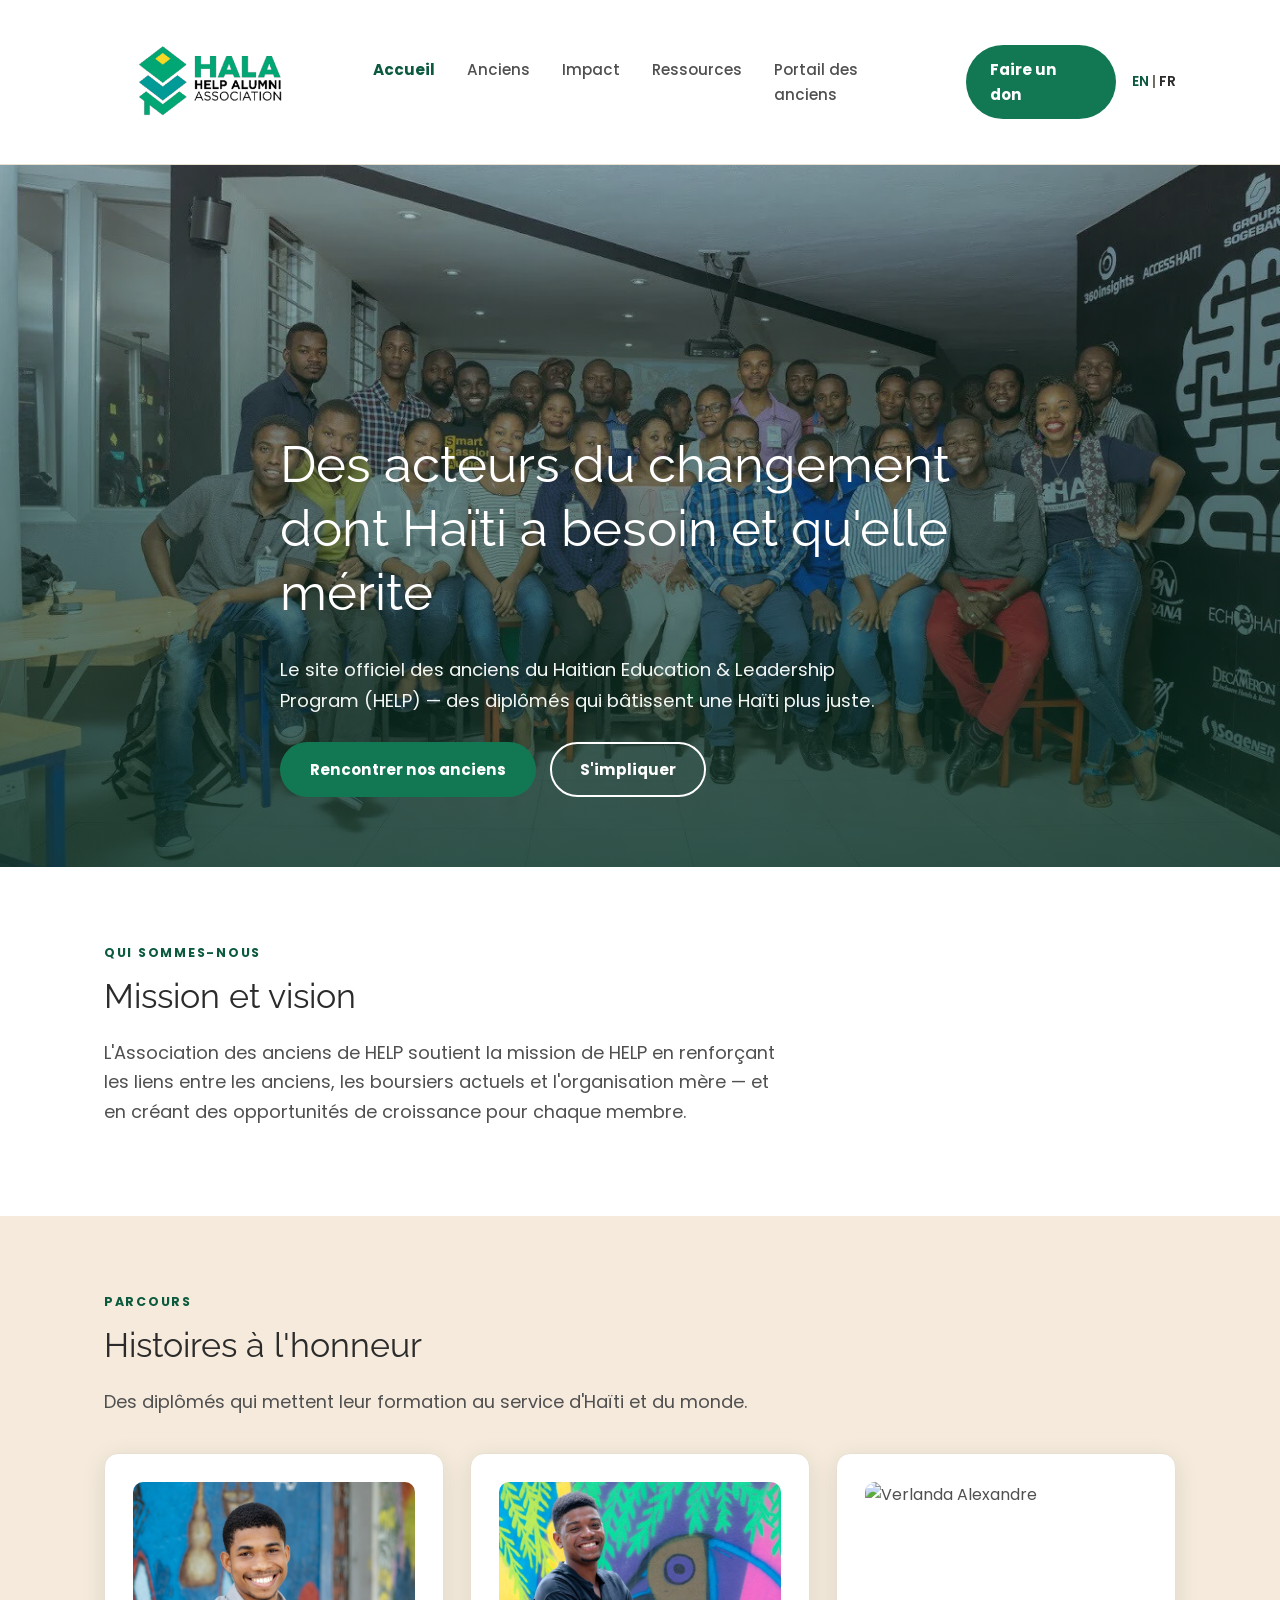
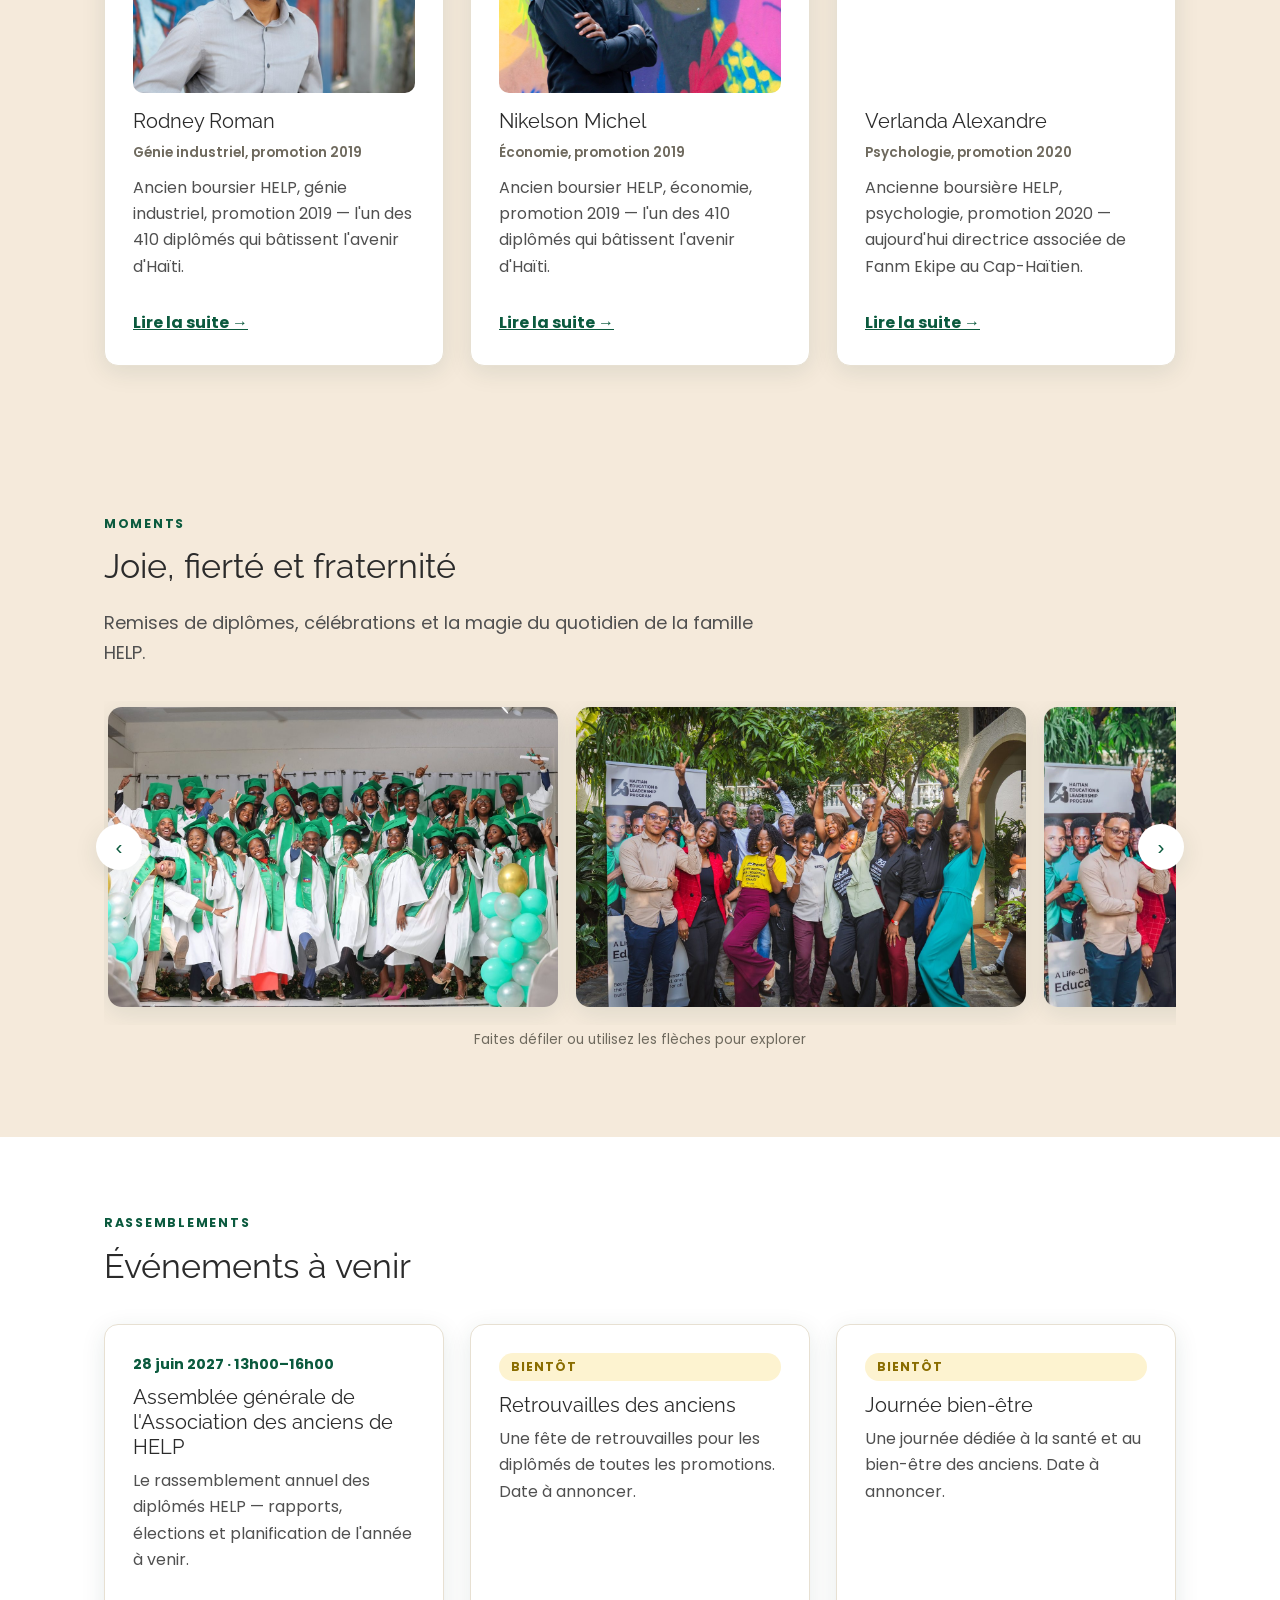
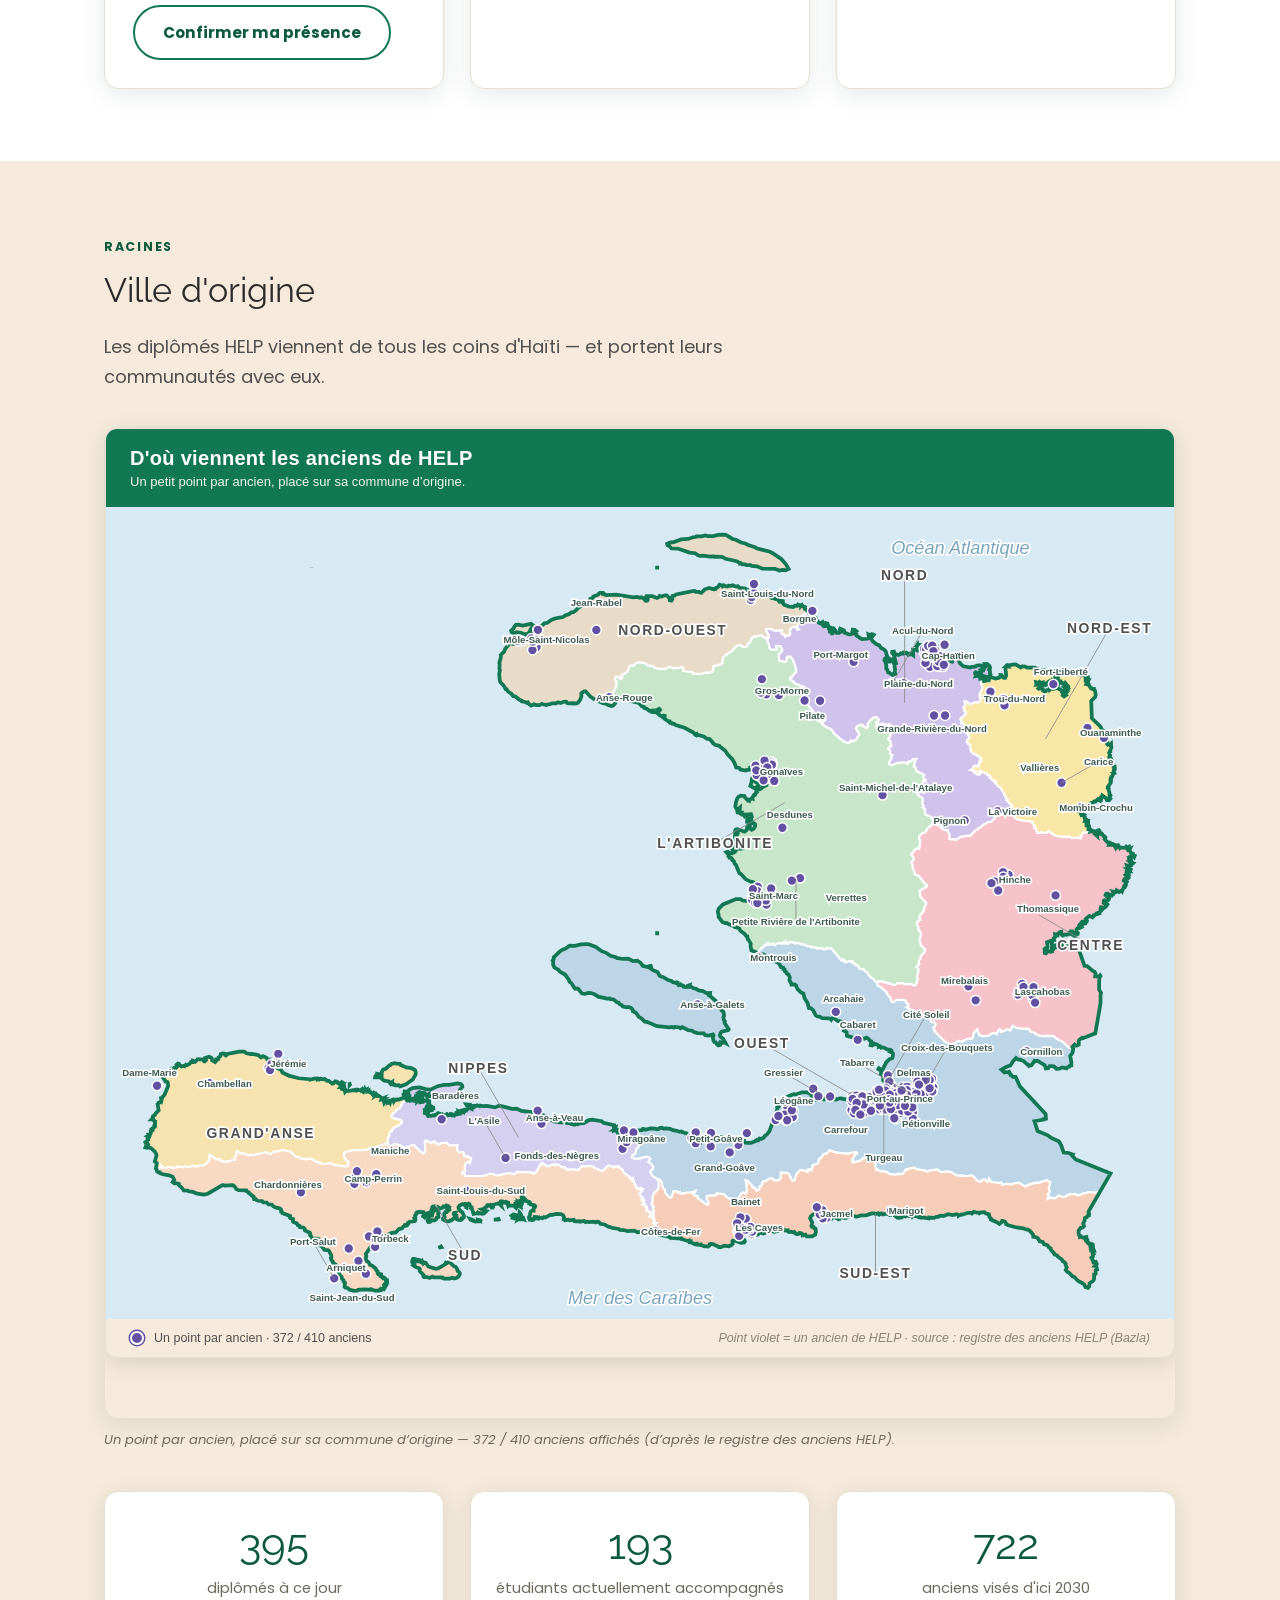
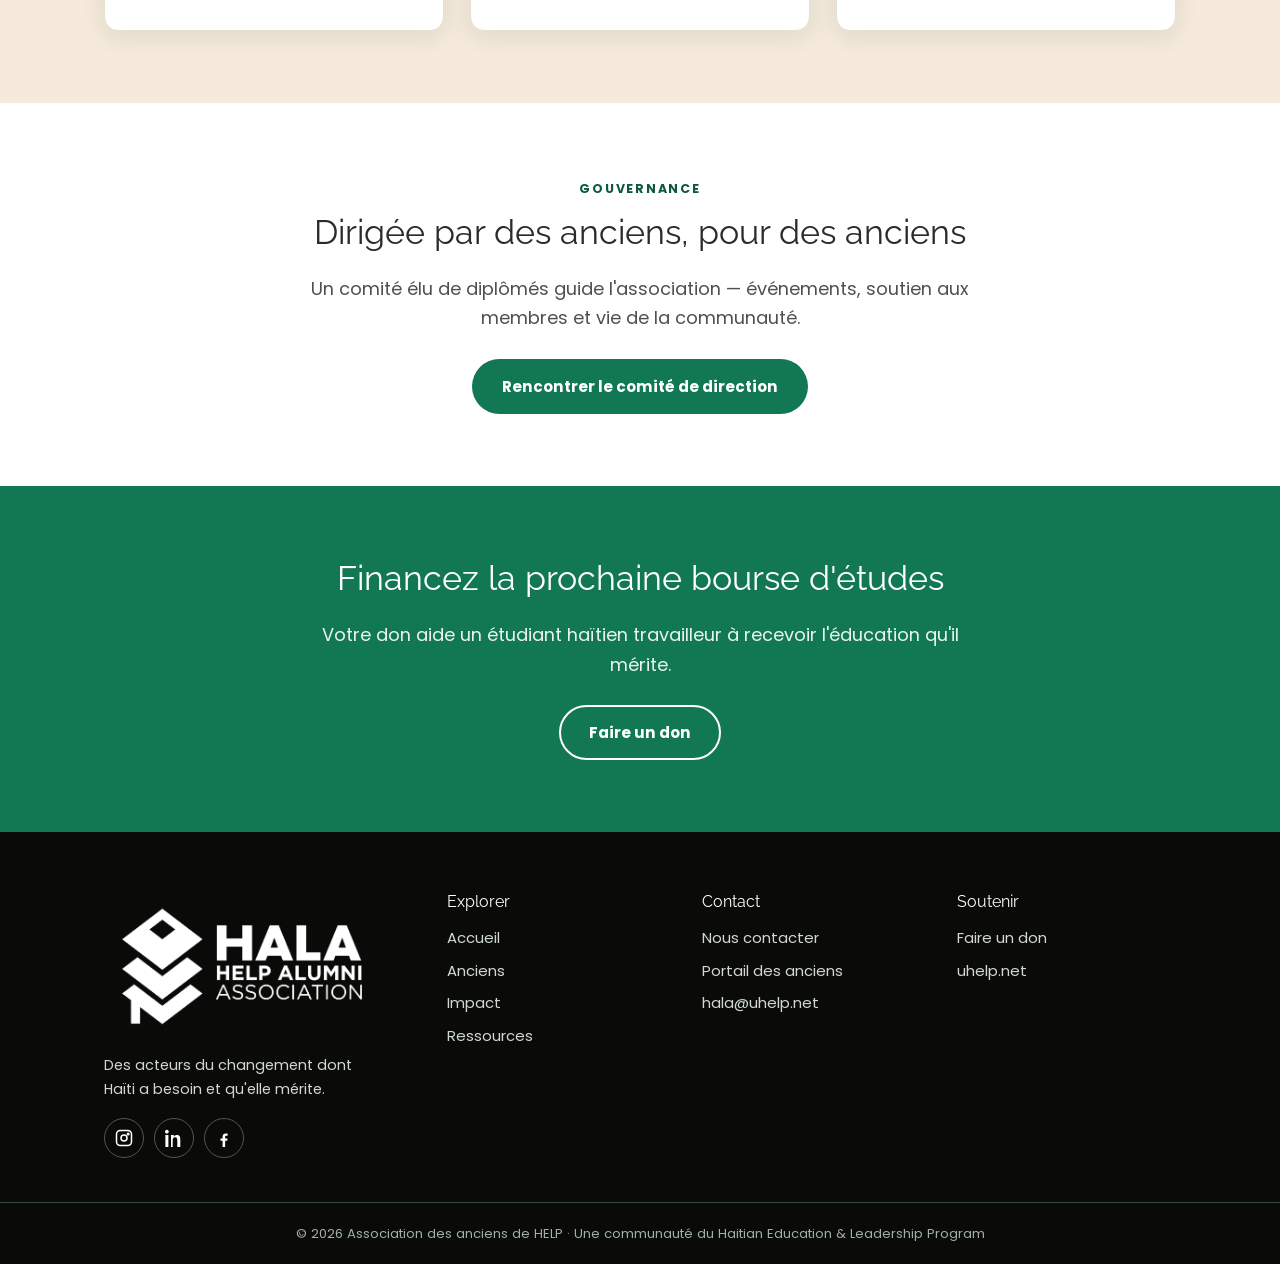
==== commit c1bcf5ef: "publish site update" ====
--- a/fr/index.html
+++ b/fr/index.html
@@ -8,7 +8,7 @@
 <link rel="preconnect" href="https://fonts.googleapis.com">
 <link rel="preconnect" href="https://fonts.gstatic.com" crossorigin>
 <link href="https://fonts.googleapis.com/css2?family=Poppins:ital,wght@0,400;0,500;0,600;0,700;1,400&family=Raleway:wght@300;400;500;600&display=swap" rel="stylesheet">
-<link rel="stylesheet" href="../css/style.css?v=11">
+<link rel="stylesheet" href="../css/style.css?v=12">
 </head>
 <body>
 
--- a/css/style.css
+++ b/css/style.css
@@ -309,4 +309,5 @@
 .update-banner-text { flex: 1; display: flex; flex-direction: column; gap: 4px; }
 .update-banner-text strong { font-size: 1.05rem; color: var(--ink); }
 .update-banner-text span { font-size: .92rem; color: var(--muted, #5a6b73); }
-@media (max-width: 640px) { .update-banner { flex-direction: column; text-align: center; } }+@media (max-width: 640px) { .update-banner { flex-direction: column; text-align: center; } }
+.stat .num .pct { font-family: -apple-system, 'Segoe UI', system-ui, sans-serif; }
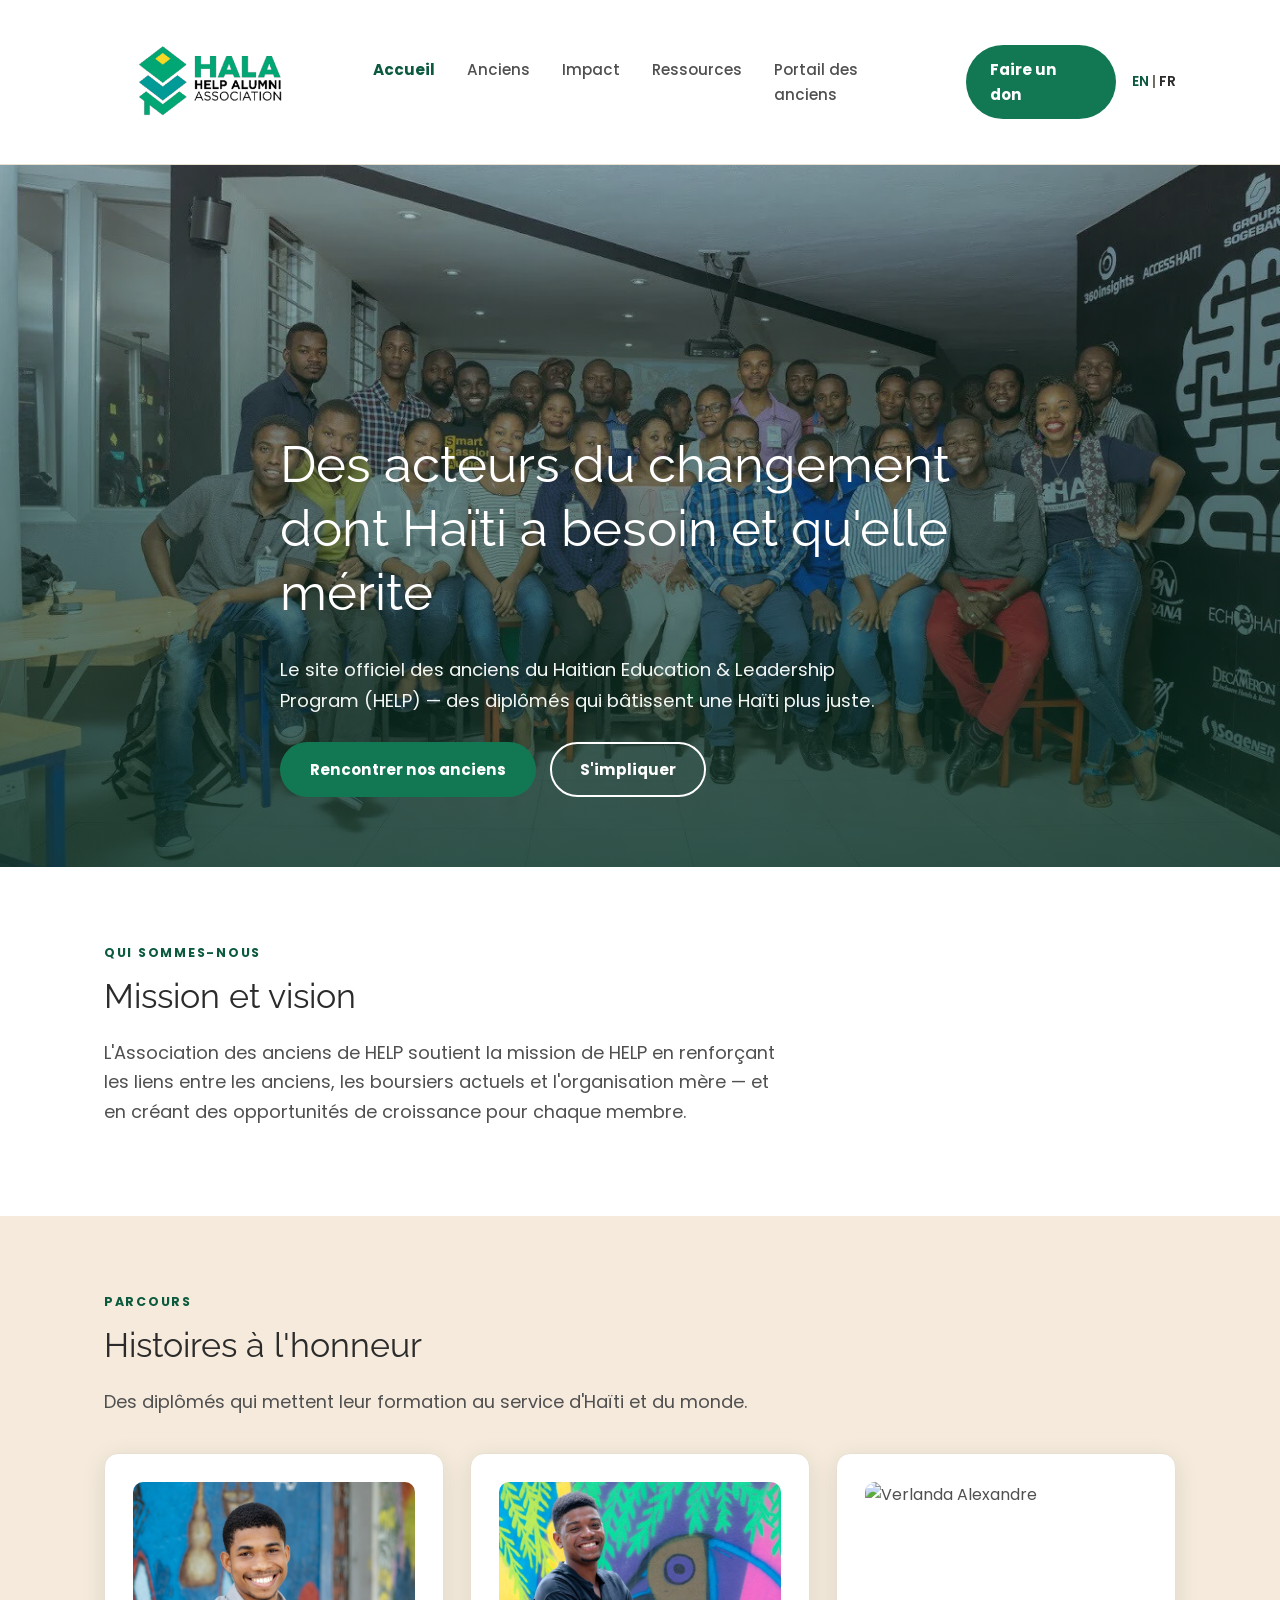
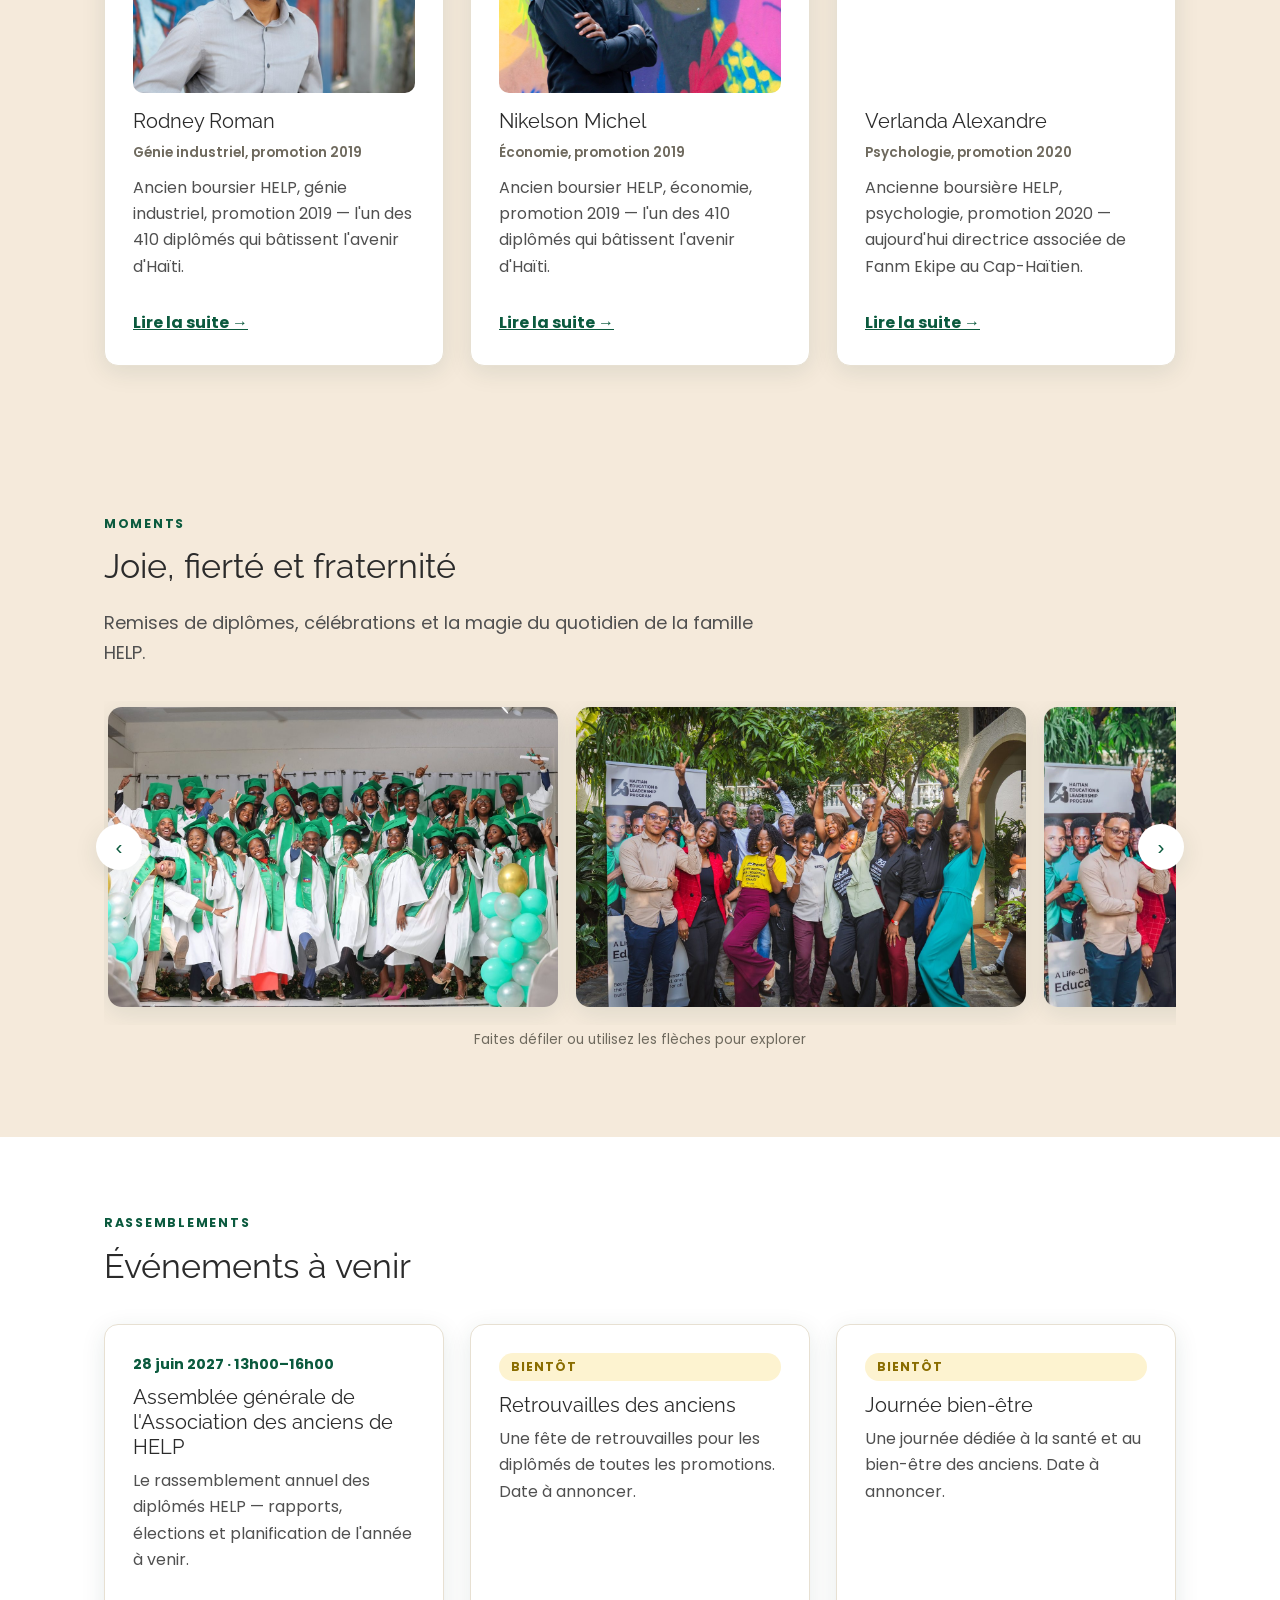
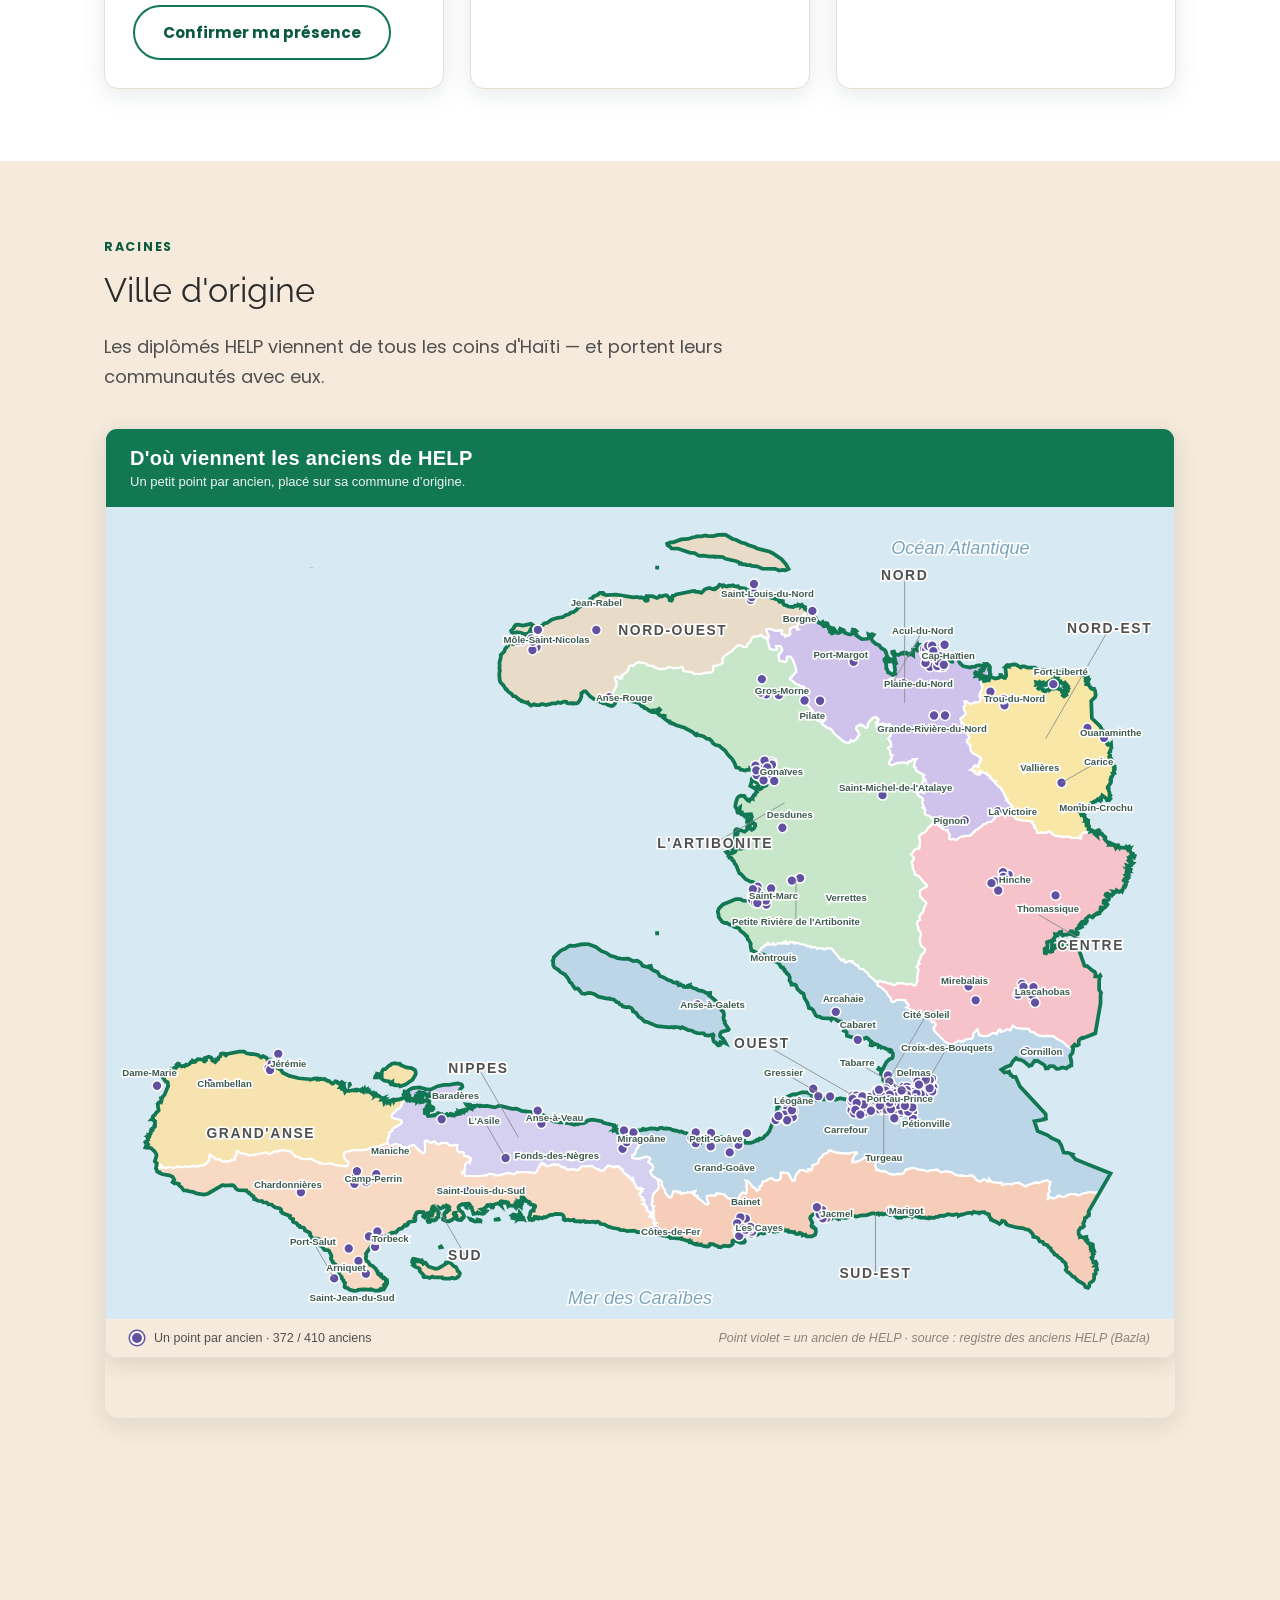
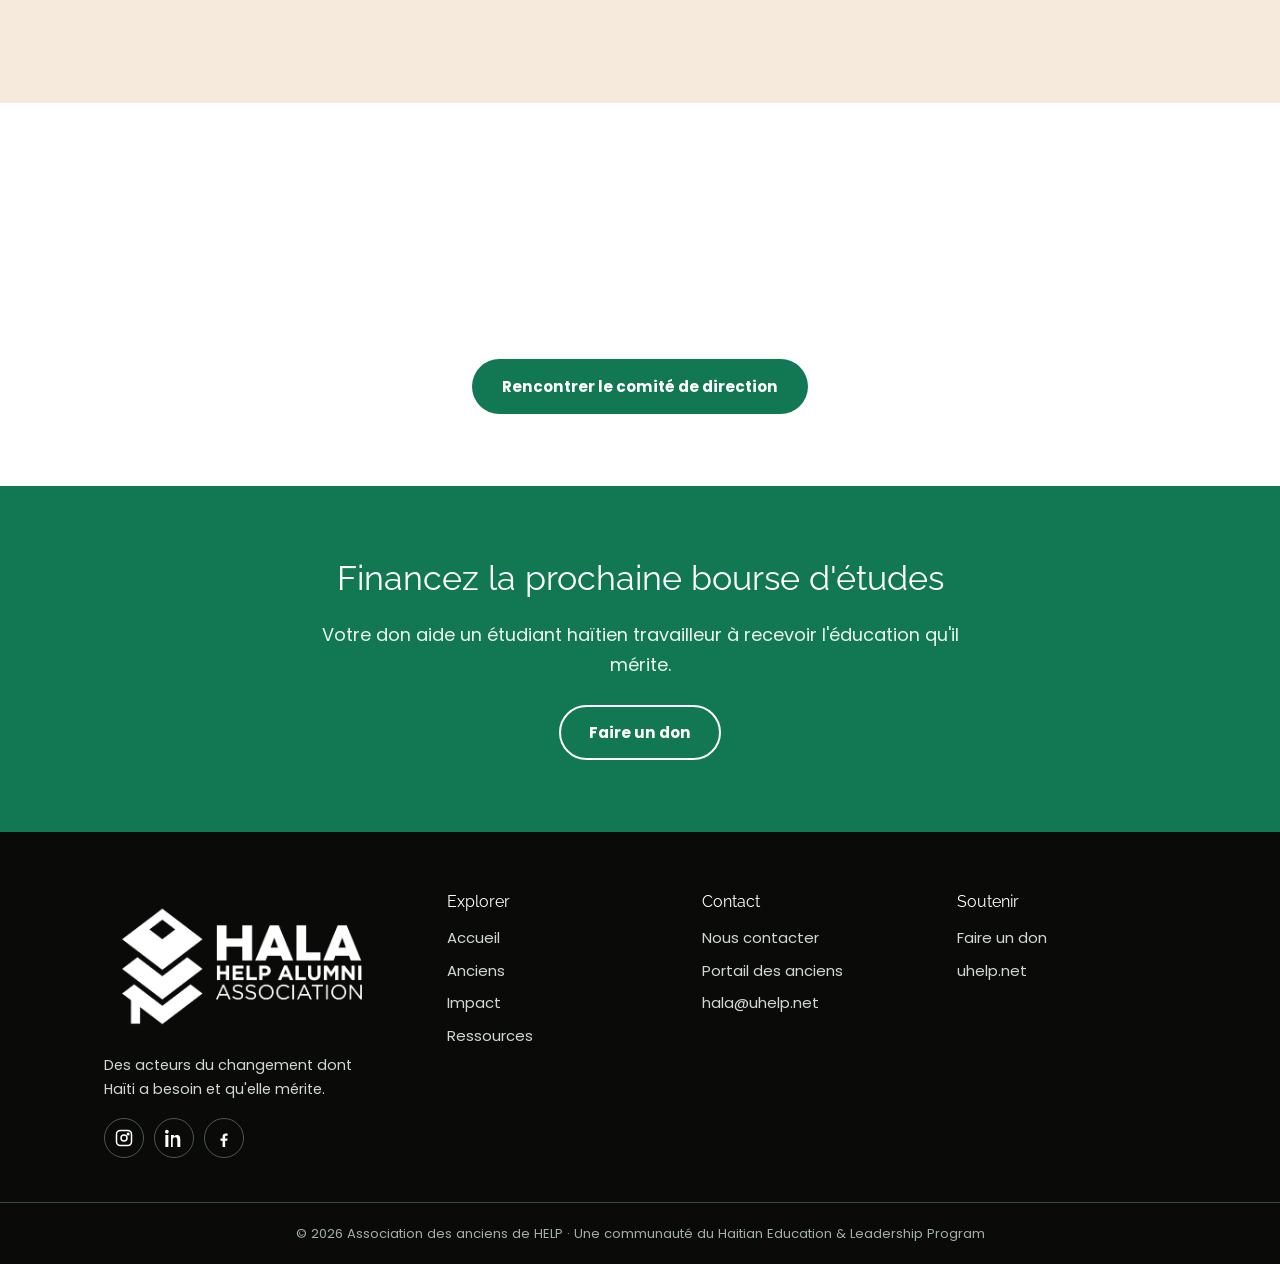
==== commit 94640b62: "publish site update" ====
--- a/fr/index.html
+++ b/fr/index.html
@@ -8,7 +8,7 @@
 <link rel="preconnect" href="https://fonts.googleapis.com">
 <link rel="preconnect" href="https://fonts.gstatic.com" crossorigin>
 <link href="https://fonts.googleapis.com/css2?family=Poppins:ital,wght@0,400;0,500;0,600;0,700;1,400&family=Raleway:wght@300;400;500;600&display=swap" rel="stylesheet">
-<link rel="stylesheet" href="../css/style.css?v=12">
+<link rel="stylesheet" href="../css/style.css?v=13">
 </head>
 <body>
 
--- a/css/style.css
+++ b/css/style.css
@@ -310,4 +310,8 @@
 .update-banner-text strong { font-size: 1.05rem; color: var(--ink); }
 .update-banner-text span { font-size: .92rem; color: var(--muted, #5a6b73); }
 @media (max-width: 640px) { .update-banner { flex-direction: column; text-align: center; } }
-.stat .num .pct { font-family: -apple-system, 'Segoe UI', system-ui, sans-serif; }+.stat .num .pct { font-family: -apple-system, 'Segoe UI', system-ui, sans-serif; }
+
+.stats-band-4 { display: grid; grid-template-columns: repeat(4, 1fr); gap: 26px; margin-top: 40px; }
+@media (max-width: 900px) { .stats-band-4 { grid-template-columns: repeat(2, 1fr); } }
+@media (max-width: 640px) { .stats-band-4 { grid-template-columns: 1fr; } }
